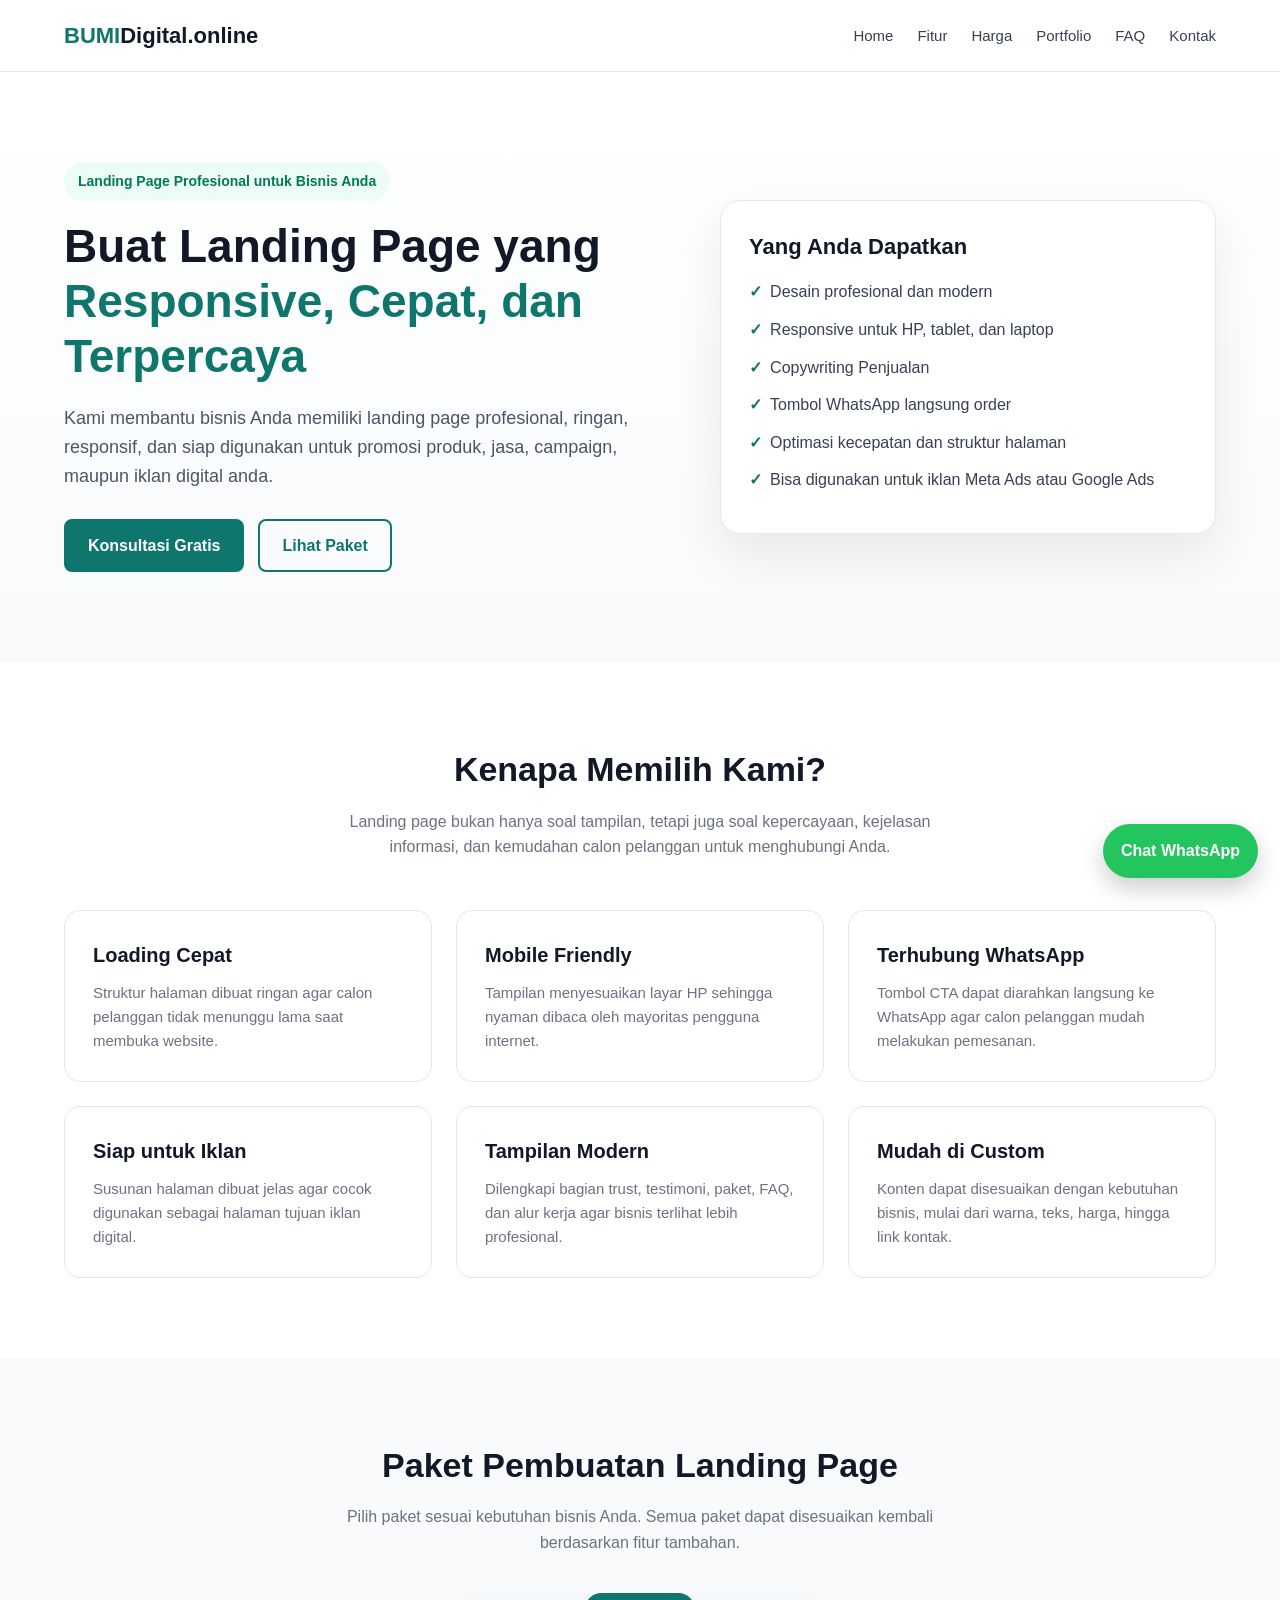
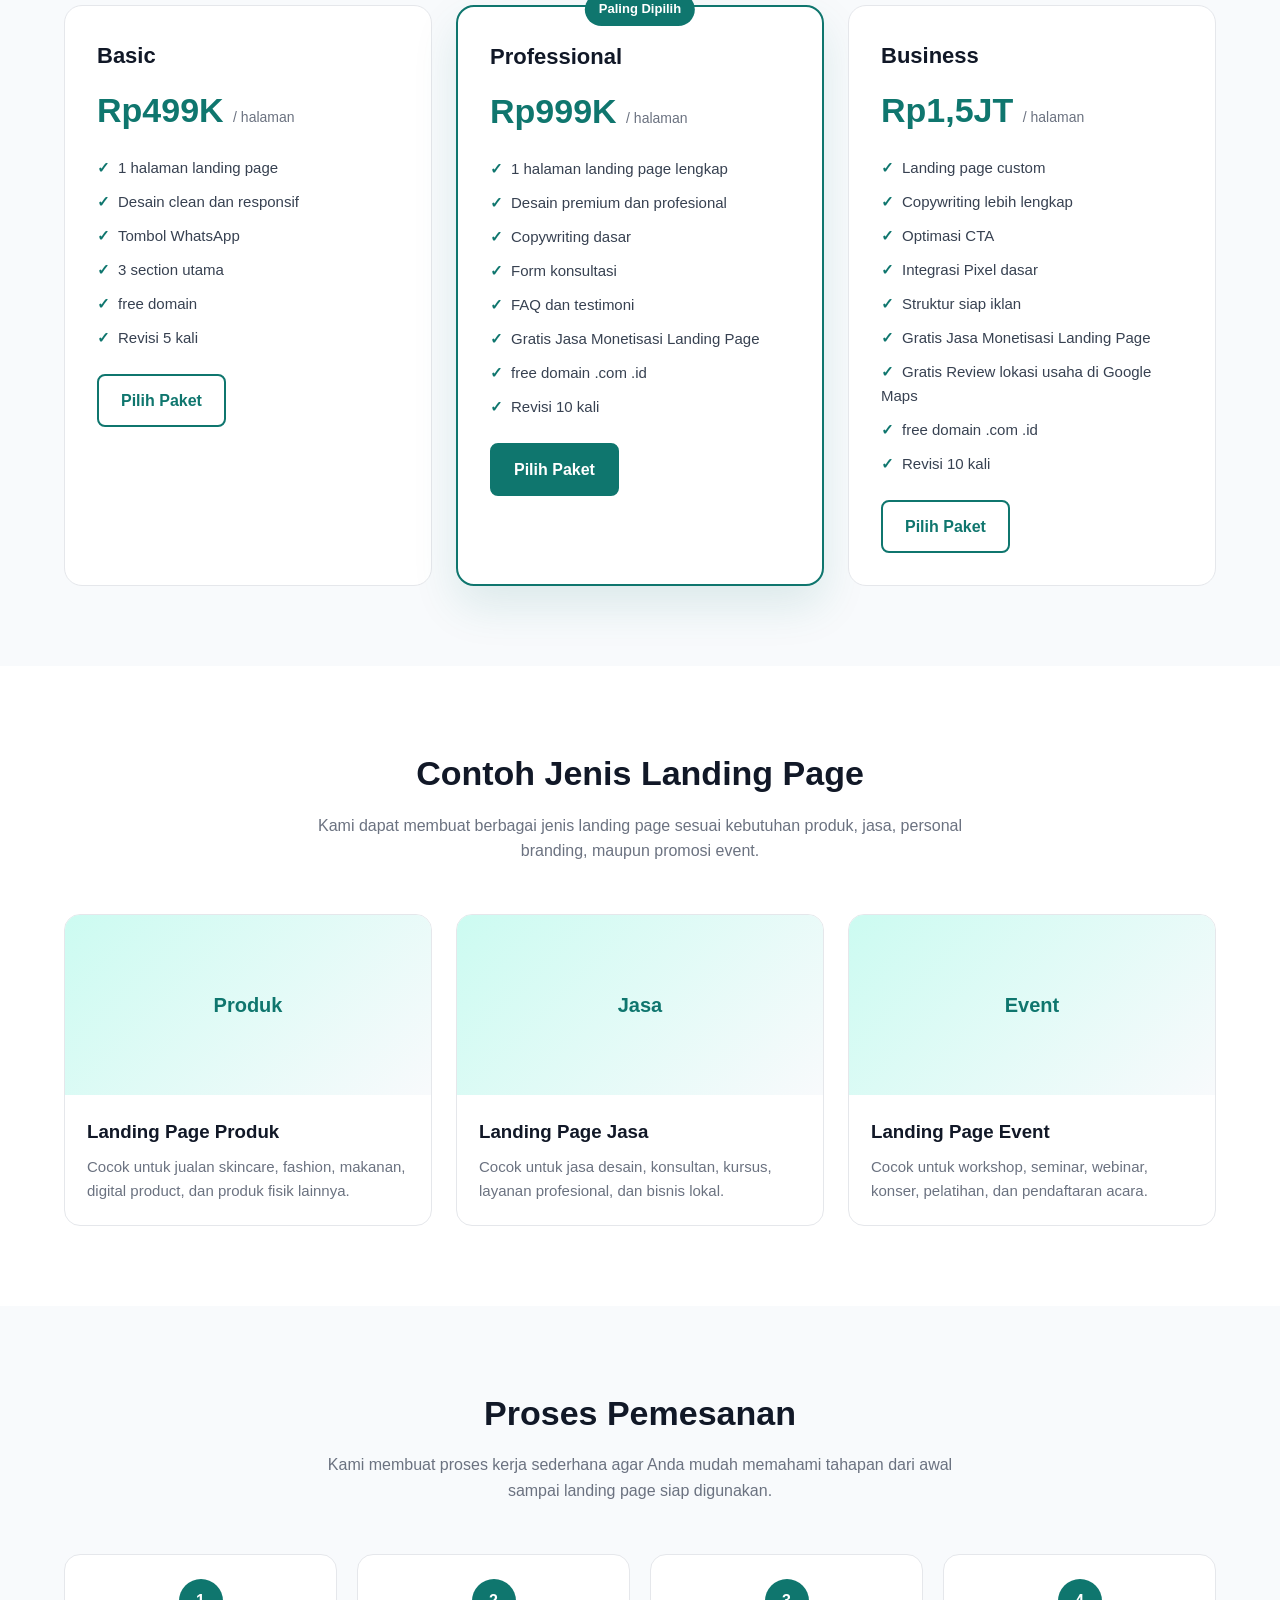
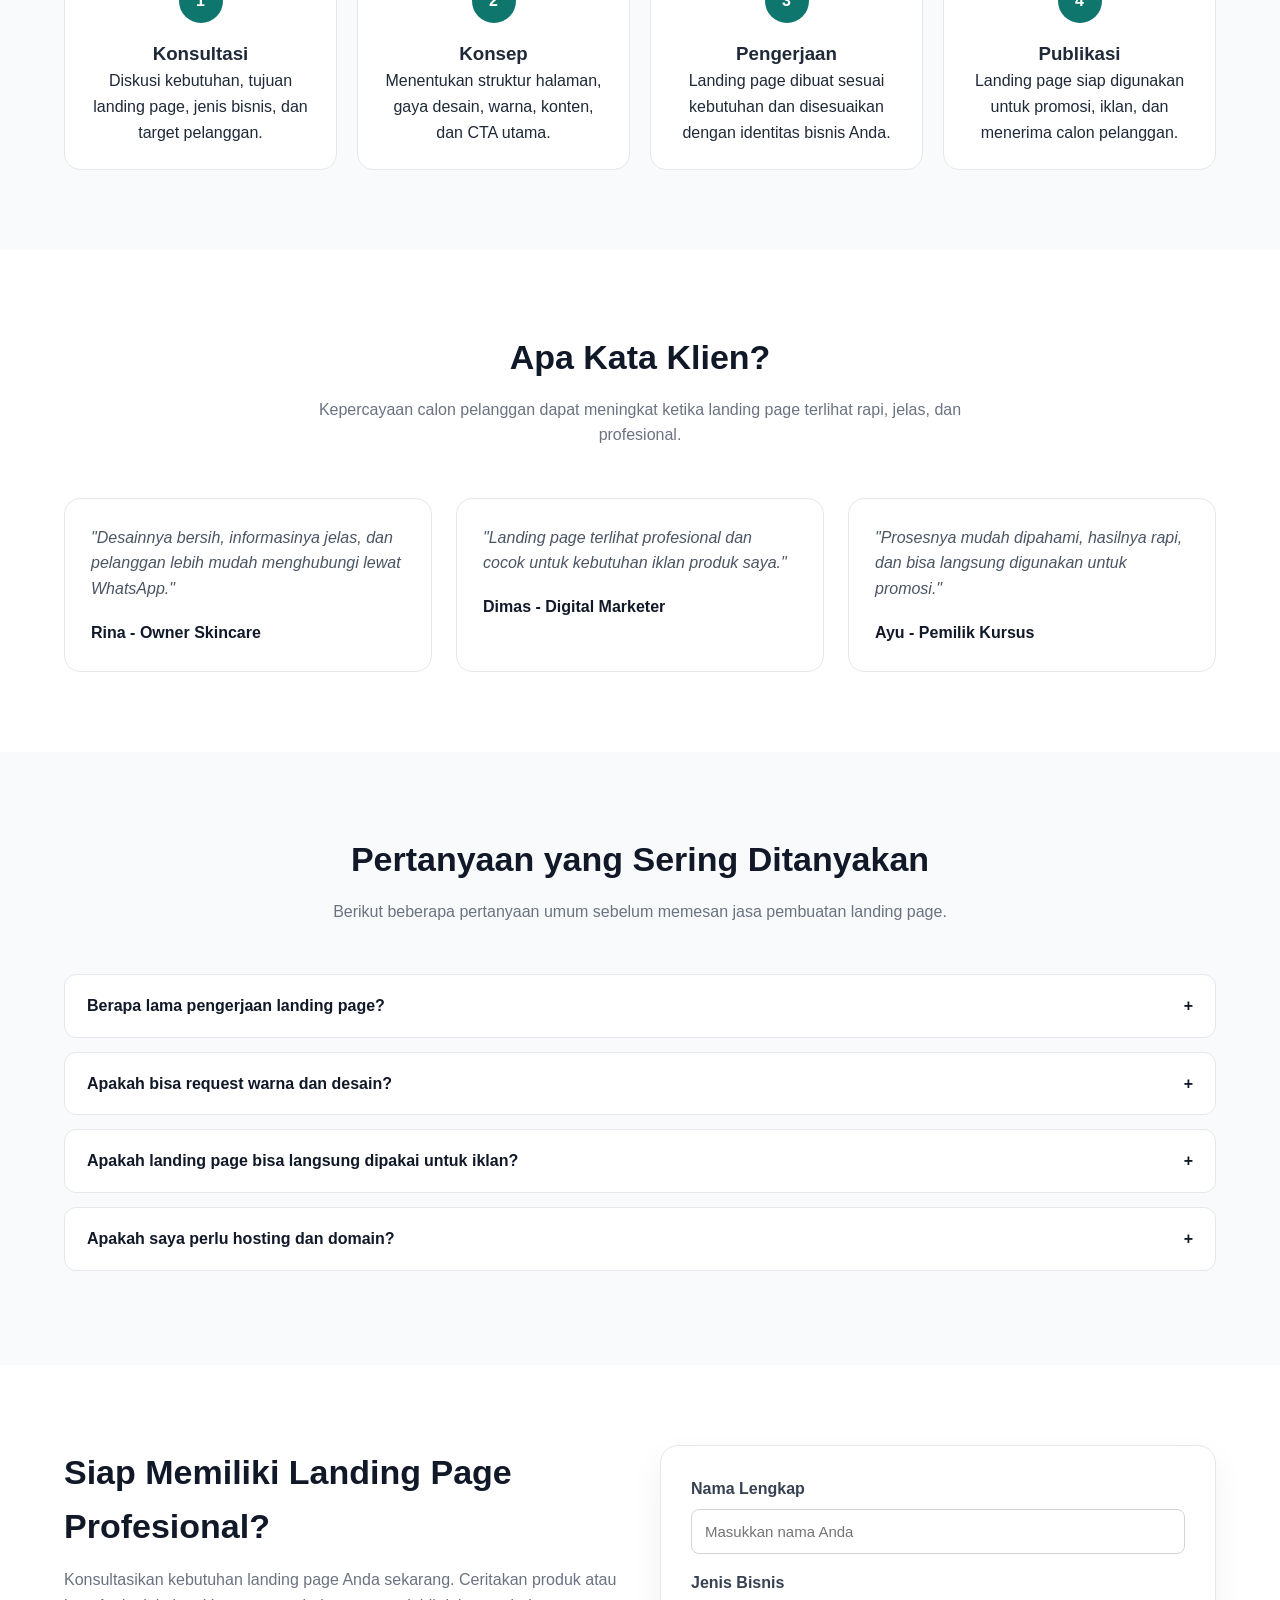
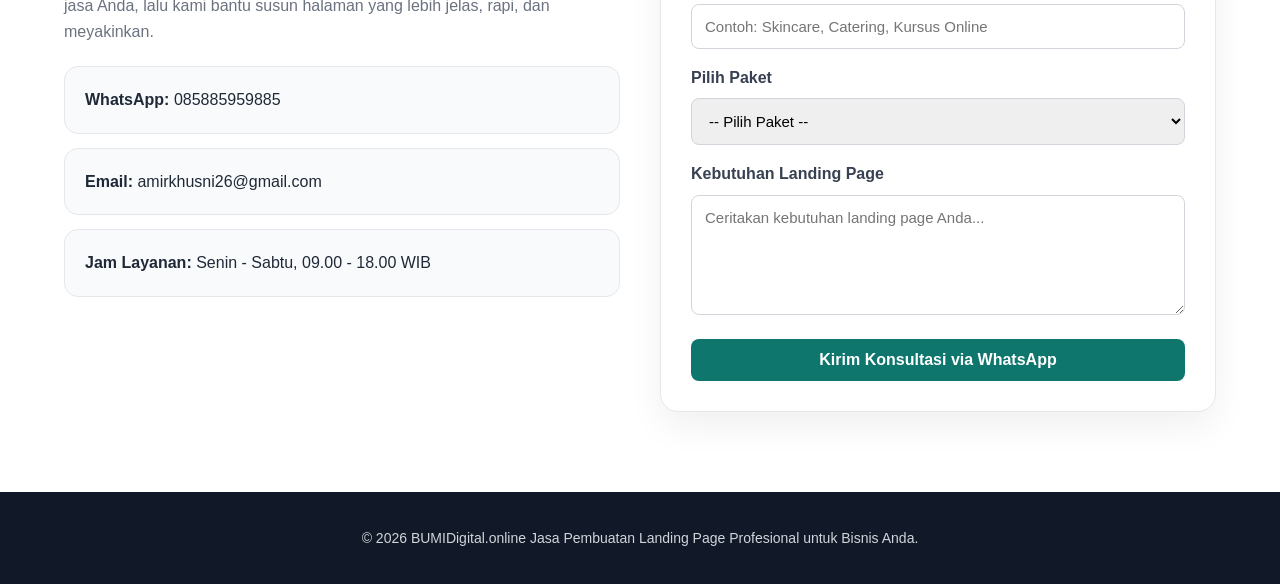
==== index.html @ 580280b6 "Update index.html" ====
<!DOCTYPE html> <!-- Menentukan bahwa dokumen ini menggunakan HTML5 -->
<html lang="id"> <!-- Membuka dokumen HTML dan menggunakan bahasa Indonesia -->

<head> <!-- Bagian head berisi pengaturan halaman -->
  <meta charset="UTF-8"> <!-- Mengatur karakter agar teks Indonesia terbaca dengan benar -->
  <meta name="viewport" content="width=device-width, initial-scale=1.0"> <!-- Membuat tampilan responsif di HP dan desktop -->
  <title>Jasa Pembuatan Landing Page Profesional</title> <!-- Judul halaman yang muncul di tab browser -->

  <style> /* Membuka bagian CSS untuk mengatur tampilan halaman */

    * { /* Mengatur semua elemen */
      margin: 0; /* Menghapus jarak luar bawaan browser */
      padding: 0; /* Menghapus jarak dalam bawaan browser */
      box-sizing: border-box; /* Membuat ukuran elemen lebih mudah dikontrol */
      font-family: Arial, sans-serif; /* Mengatur jenis huruf utama */
    }

    html { /* Mengatur elemen HTML */
      scroll-behavior: smooth; /* Membuat scroll ke section menjadi halus */
    }

    body { /* Mengatur seluruh badan halaman */
      background: #ffffff; /* Warna latar utama putih */
      color: #1f2937; /* Warna teks utama abu gelap */
      line-height: 1.6; /* Mengatur tinggi baris agar nyaman dibaca */
    }

    a { /* Mengatur semua link */
      text-decoration: none; /* Menghilangkan garis bawah link */
      color: inherit; /* Warna link mengikuti warna teks induknya */
    }

    .container { /* Membuat pembungkus konten */
      width: 90%; /* Lebar konten 90% dari layar */
      max-width: 1200px; /* Batas maksimal lebar konten */
      margin: auto; /* Membuat konten berada di tengah */
    }

    header { /* Mengatur bagian header */
      background: #ffffff; /* Warna header putih */
      border-bottom: 1px solid #e5e7eb; /* Garis tipis bawah header */
      position: sticky; /* Header tetap terlihat saat halaman discroll */
      top: 0; /* Posisi header menempel di atas */
      z-index: 1000; /* Memastikan header berada di atas elemen lain */
    }

    .navbar { /* Mengatur navigasi */
      display: flex; /* Membuat elemen sejajar horizontal */
      justify-content: space-between; /* Logo di kiri, menu di kanan */
      align-items: center; /* Menyelaraskan elemen secara vertikal */
      padding: 18px 0; /* Memberi jarak atas dan bawah */
    }

    .logo { /* Mengatur logo teks */
      font-size: 22px; /* Ukuran teks logo */
      font-weight: bold; /* Membuat logo tebal */
      color: #0f766e; /* Warna logo hijau profesional */
    }

    .logo span { /* Mengatur bagian tambahan pada logo */
      color: #111827; /* Warna teks span menjadi gelap */
    }

    .nav-menu { /* Mengatur daftar menu */
      display: flex; /* Membuat menu sejajar */
      gap: 24px; /* Memberi jarak antar menu */
      list-style: none; /* Menghilangkan bullet list */
    }

    .nav-menu a { /* Mengatur teks menu */
      font-size: 15px; /* Ukuran teks menu */
      color: #374151; /* Warna teks menu */
      font-weight: 500; /* Ketebalan sedang */
    }

    .nav-menu a:hover { /* Efek saat menu disentuh kursor */
      color: #0f766e; /* Warna berubah menjadi hijau */
    }

    .btn { /* Mengatur tombol umum */
      display: inline-block; /* Membuat tombol bisa diberi padding */
      padding: 12px 22px; /* Jarak dalam tombol */
      border-radius: 8px; /* Membuat sudut tombol melengkung */
      font-weight: bold; /* Teks tombol dibuat tebal */
      transition: 0.3s; /* Efek transisi halus */
      cursor: pointer; /* Kursor berubah menjadi tangan */
    }

    .btn-primary { /* Mengatur tombol utama */
      background: #0f766e; /* Warna tombol hijau */
      color: #ffffff; /* Warna teks tombol putih */
      border: 2px solid #0f766e; /* Border hijau */
    }

    .btn-primary:hover { /* Efek hover tombol utama */
      background: #115e59; /* Warna tombol menjadi lebih gelap */
      border-color: #115e59; /* Border ikut lebih gelap */
    }

    .btn-outline { /* Mengatur tombol outline */
      background: transparent; /* Latar tombol transparan */
      color: #0f766e; /* Warna teks hijau */
      border: 2px solid #0f766e; /* Border hijau */
    }

    .btn-outline:hover { /* Efek hover tombol outline */
      background: #0f766e; /* Latar menjadi hijau */
      color: #ffffff; /* Teks menjadi putih */
    }

    .hero { /* Mengatur section hero */
      padding: 90px 0; /* Jarak atas bawah hero */
      background: linear-gradient(180deg, #ffffff 0%, #f8fafc 100%); /* Gradasi putih ke abu sangat muda */
    }

    .hero-content { /* Mengatur isi hero */
      display: grid; /* Menggunakan grid layout */
      grid-template-columns: 1.1fr 0.9fr; /* Kolom kiri lebih besar dari kanan */
      align-items: center; /* Menyelaraskan item di tengah */
      gap: 50px; /* Jarak antar kolom */
    }

    .badge { /* Mengatur label kecil di hero */
      display: inline-block; /* Agar badge bisa diberi padding */
      background: #ecfdf5; /* Latar hijau sangat muda */
      color: #047857; /* Warna teks hijau */
      padding: 8px 14px; /* Jarak dalam badge */
      border-radius: 999px; /* Membuat bentuk badge oval */
      font-size: 14px; /* Ukuran teks badge */
      font-weight: bold; /* Teks badge tebal */
      margin-bottom: 18px; /* Jarak bawah badge */
    }

    .hero h1 { /* Mengatur judul utama */
      font-size: 46px; /* Ukuran judul besar */
      line-height: 1.2; /* Tinggi baris judul */
      color: #111827; /* Warna judul gelap */
      margin-bottom: 20px; /* Jarak bawah judul */
    }

    .hero h1 span { /* Mengatur kata penting pada judul */
      color: #0f766e; /* Warna hijau untuk penekanan */
    }

    .hero p { /* Mengatur paragraf hero */
      font-size: 18px; /* Ukuran teks paragraf */
      color: #4b5563; /* Warna abu sedang */
      margin-bottom: 28px; /* Jarak bawah paragraf */
    }

    .hero-buttons { /* Mengatur area tombol hero */
      display: flex; /* Membuat tombol sejajar */
      gap: 14px; /* Jarak antar tombol */
      flex-wrap: wrap; /* Tombol turun baris jika layar kecil */
    }

    .hero-card { /* Mengatur kartu di sisi kanan hero */
      background: #ffffff; /* Warna kartu putih */
      border: 1px solid #e5e7eb; /* Border abu muda */
      border-radius: 20px; /* Sudut kartu melengkung */
      padding: 28px; /* Jarak dalam kartu */
      box-shadow: 0 20px 50px rgba(0,0,0,0.08); /* Bayangan lembut */
    }

    .hero-card h3 { /* Judul dalam kartu hero */
      font-size: 22px; /* Ukuran judul kartu */
      margin-bottom: 15px; /* Jarak bawah judul */
      color: #111827; /* Warna teks gelap */
    }

    .check-list { /* Mengatur daftar checklist */
      list-style: none; /* Menghilangkan bullet bawaan */
    }

    .check-list li { /* Mengatur setiap item checklist */
      margin-bottom: 12px; /* Jarak antar item */
      color: #374151; /* Warna teks */
    }

    .check-list li::before { /* Menambahkan ikon centang sebelum item */
      content: "✓"; /* Isi ikon centang */
      color: #0f766e; /* Warna ikon hijau */
      font-weight: bold; /* Ikon dibuat tebal */
      margin-right: 8px; /* Jarak ikon dengan teks */
    }

    section { /* Mengatur semua section */
      padding: 80px 0; /* Jarak atas bawah setiap section */
    }

    .section-title { /* Mengatur judul section */
      text-align: center; /* Membuat judul rata tengah */
      margin-bottom: 50px; /* Jarak bawah judul */
    }

    .section-title h2 { /* Mengatur heading section */
      font-size: 34px; /* Ukuran heading */
      color: #111827; /* Warna heading gelap */
      margin-bottom: 12px; /* Jarak bawah heading */
    }

    .section-title p { /* Mengatur deskripsi section */
      color: #6b7280; /* Warna teks abu */
      font-size: 16px; /* Ukuran teks */
      max-width: 650px; /* Membatasi lebar teks */
      margin: auto; /* Membuat teks berada di tengah */
    }

    .features-grid { /* Mengatur grid fitur */
      display: grid; /* Menggunakan grid */
      grid-template-columns: repeat(3, 1fr); /* Membuat 3 kolom */
      gap: 24px; /* Jarak antar kartu */
    }

    .feature-card { /* Mengatur kartu fitur */
      background: #ffffff; /* Warna kartu putih */
      border: 1px solid #e5e7eb; /* Border abu muda */
      border-radius: 16px; /* Sudut kartu melengkung */
      padding: 28px; /* Jarak dalam kartu */
      transition: 0.3s; /* Efek transisi */
    }

    .feature-card:hover { /* Efek hover kartu fitur */
      transform: translateY(-6px); /* Kartu naik sedikit */
      box-shadow: 0 15px 35px rgba(0,0,0,0.08); /* Bayangan muncul */
    }

    .icon { /* Mengatur ikon fitur */
      width: 52px; /* Lebar ikon */
      height: 52px; /* Tinggi ikon */
      background: #ecfdf5; /* Latar ikon hijau muda */
      color: #0f766e; /* Warna ikon hijau */
      display: flex; /* Mengatur isi ikon */
      align-items: center; /* Tengah vertikal */
      justify-content: center; /* Tengah horizontal */
      border-radius: 12px; /* Sudut ikon melengkung */
      font-size: 24px; /* Ukuran ikon */
      margin-bottom: 18px; /* Jarak bawah ikon */
    }

    .feature-card h3 { /* Judul kartu fitur */
      font-size: 20px; /* Ukuran judul */
      margin-bottom: 10px; /* Jarak bawah judul */
      color: #111827; /* Warna teks gelap */
    }

    .feature-card p { /* Paragraf kartu fitur */
      color: #6b7280; /* Warna teks abu */
      font-size: 15px; /* Ukuran paragraf */
    }

    .pricing { /* Mengatur section harga */
      background: #f8fafc; /* Latar abu sangat muda */
    }

    .pricing-grid { /* Mengatur grid paket harga */
      display: grid; /* Menggunakan grid */
      grid-template-columns: repeat(3, 1fr); /* Membuat 3 kolom */
      gap: 24px; /* Jarak antar paket */
    }

    .price-card { /* Mengatur kartu harga */
      background: #ffffff; /* Warna kartu putih */
      border: 1px solid #e5e7eb; /* Border abu muda */
      border-radius: 18px; /* Sudut kartu melengkung */
      padding: 32px; /* Jarak dalam kartu */
      position: relative; /* Dibutuhkan untuk label populer */
    }

    .price-card.popular { /* Mengatur kartu paket populer */
      border: 2px solid #0f766e; /* Border hijau lebih tebal */
      box-shadow: 0 20px 45px rgba(15,118,110,0.12); /* Bayangan hijau lembut */
    }

    .popular-label { /* Mengatur label populer */
      position: absolute; /* Posisi label bebas dalam kartu */
      top: -14px; /* Label naik ke atas kartu */
      left: 50%; /* Posisi label ke tengah */
      transform: translateX(-50%); /* Menyempurnakan posisi tengah */
      background: #0f766e; /* Latar hijau */
      color: #ffffff; /* Teks putih */
      padding: 6px 14px; /* Jarak dalam label */
      border-radius: 999px; /* Label oval */
      font-size: 13px; /* Ukuran teks label */
      font-weight: bold; /* Teks label tebal */
    }

    .price-card h3 { /* Judul paket */
      font-size: 22px; /* Ukuran judul */
      margin-bottom: 10px; /* Jarak bawah judul */
      color: #111827; /* Warna teks gelap */
    }

    .price { /* Mengatur harga */
      font-size: 34px; /* Ukuran harga besar */
      font-weight: bold; /* Harga tebal */
      color: #0f766e; /* Warna harga hijau */
      margin-bottom: 18px; /* Jarak bawah harga */
    }

    .price span { /* Mengatur teks kecil pada harga */
      font-size: 14px; /* Ukuran teks kecil */
      color: #6b7280; /* Warna abu */
      font-weight: normal; /* Ketebalan normal */
    }

    .price-card ul { /* Mengatur daftar fitur paket */
      list-style: none; /* Menghilangkan bullet */
      margin-bottom: 24px; /* Jarak bawah daftar */
    }

    .price-card li { /* Mengatur item fitur paket */
      margin-bottom: 10px; /* Jarak antar item */
      color: #374151; /* Warna teks */
      font-size: 15px; /* Ukuran teks */
    }

    .price-card li::before { /* Menambahkan centang di fitur paket */
      content: "✓"; /* Ikon centang */
      color: #0f766e; /* Warna hijau */
      font-weight: bold; /* Ikon tebal */
      margin-right: 8px; /* Jarak ikon */
    }

    .portfolio-grid { /* Mengatur grid portofolio */
      display: grid; /* Menggunakan grid */
      grid-template-columns: repeat(3, 1fr); /* Membuat 3 kolom */
      gap: 24px; /* Jarak antar kartu */
    }

    .portfolio-card { /* Mengatur kartu portofolio */
      border: 1px solid #e5e7eb; /* Border abu muda */
      border-radius: 16px; /* Sudut melengkung */
      overflow: hidden; /* Memotong isi yang keluar */
      background: #ffffff; /* Warna kartu putih */
    }

    .portfolio-image { /* Mengatur area gambar portofolio */
      height: 180px; /* Tinggi area gambar */
      background: linear-gradient(135deg, #ccfbf1, #f8fafc); /* Latar contoh gambar */
      display: flex; /* Mengatur isi di tengah */
      align-items: center; /* Tengah vertikal */
      justify-content: center; /* Tengah horizontal */
      color: #0f766e; /* Warna teks */
      font-weight: bold; /* Teks tebal */
      font-size: 20px; /* Ukuran teks */
    }

    .portfolio-content { /* Mengatur isi kartu portofolio */
      padding: 22px; /* Jarak dalam isi */
    }

    .portfolio-content h3 { /* Judul portofolio */
      margin-bottom: 8px; /* Jarak bawah judul */
      color: #111827; /* Warna gelap */
    }

    .portfolio-content p { /* Deskripsi portofolio */
      color: #6b7280; /* Warna abu */
      font-size: 15px; /* Ukuran teks */
    }

    .process { /* Mengatur section proses */
      background: #f8fafc; /* Latar abu sangat muda */
    }

    .process-grid { /* Mengatur grid proses */
      display: grid; /* Menggunakan grid */
      grid-template-columns: repeat(4, 1fr); /* Membuat 4 kolom */
      gap: 20px; /* Jarak antar proses */
    }

    .process-card { /* Mengatur kartu proses */
      background: #ffffff; /* Latar putih */
      border: 1px solid #e5e7eb; /* Border abu muda */
      border-radius: 16px; /* Sudut melengkung */
      padding: 24px; /* Jarak dalam kartu */
      text-align: center; /* Teks rata tengah */
    }

    .number { /* Mengatur nomor proses */
      width: 44px; /* Lebar nomor */
      height: 44px; /* Tinggi nomor */
      background: #0f766e; /* Latar hijau */
      color: #ffffff; /* Teks putih */
      display: flex; /* Mengatur nomor di tengah */
      align-items: center; /* Tengah vertikal */
      justify-content: center; /* Tengah horizontal */
      border-radius: 50%; /* Membuat lingkaran */
      margin: 0 auto 16px; /* Tengah dan jarak bawah */
      font-weight: bold; /* Nomor tebal */
    }

    .testimonial-grid { /* Mengatur grid testimoni */
      display: grid; /* Menggunakan grid */
      grid-template-columns: repeat(3, 1fr); /* Membuat 3 kolom */
      gap: 24px; /* Jarak antar testimoni */
    }

    .testimonial-card { /* Mengatur kartu testimoni */
      background: #ffffff; /* Latar putih */
      border: 1px solid #e5e7eb; /* Border abu muda */
      border-radius: 16px; /* Sudut melengkung */
      padding: 26px; /* Jarak dalam kartu */
    }

    .testimonial-card p { /* Mengatur isi testimoni */
      color: #4b5563; /* Warna abu */
      margin-bottom: 18px; /* Jarak bawah */
      font-style: italic; /* Membuat testimoni miring */
    }

    .client { /* Mengatur nama klien */
      font-weight: bold; /* Teks tebal */
      color: #111827; /* Warna gelap */
    }

    .faq { /* Mengatur section FAQ */
      background: #f8fafc; /* Latar abu muda */
    }

    .faq-item { /* Mengatur setiap item FAQ */
      background: #ffffff; /* Latar putih */
      border: 1px solid #e5e7eb; /* Border abu muda */
      border-radius: 12px; /* Sudut melengkung */
      margin-bottom: 14px; /* Jarak antar FAQ */
      overflow: hidden; /* Menyembunyikan isi yang keluar */
    }

    .faq-question { /* Mengatur pertanyaan FAQ */
      padding: 18px 22px; /* Jarak dalam pertanyaan */
      display: flex; /* Membuat teks dan ikon sejajar */
      justify-content: space-between; /* Teks kiri, ikon kanan */
      cursor: pointer; /* Kursor tangan */
      font-weight: bold; /* Teks tebal */
      color: #111827; /* Warna gelap */
    }

    .faq-answer { /* Mengatur jawaban FAQ */
      display: none; /* Jawaban disembunyikan awalnya */
      padding: 0 22px 18px; /* Jarak dalam jawaban */
      color: #6b7280; /* Warna abu */
      font-size: 15px; /* Ukuran teks */
    }

    .faq-item.active .faq-answer { /* Mengatur jawaban saat FAQ aktif */
      display: block; /* Menampilkan jawaban */
    }

    .contact-content { /* Mengatur area kontak */
      display: grid; /* Menggunakan grid */
      grid-template-columns: 1fr 1fr; /* Membuat dua kolom */
      gap: 40px; /* Jarak antar kolom */
      align-items: start; /* Menyelaraskan ke atas */
    }

    .contact-info h2 { /* Judul kontak */
      font-size: 34px; /* Ukuran judul */
      margin-bottom: 14px; /* Jarak bawah */
      color: #111827; /* Warna gelap */
    }

    .contact-info p { /* Paragraf kontak */
      color: #6b7280; /* Warna abu */
      margin-bottom: 22px; /* Jarak bawah */
    }

    .contact-box { /* Kotak informasi kontak */
      background: #f8fafc; /* Latar abu muda */
      padding: 20px; /* Jarak dalam */
      border-radius: 14px; /* Sudut melengkung */
      margin-bottom: 14px; /* Jarak bawah */
      border: 1px solid #e5e7eb; /* Border abu */
    }

    form { /* Mengatur form */
      background: #ffffff; /* Latar putih */
      border: 1px solid #e5e7eb; /* Border abu muda */
      border-radius: 18px; /* Sudut melengkung */
      padding: 30px; /* Jarak dalam form */
      box-shadow: 0 15px 35px rgba(0,0,0,0.06); /* Bayangan lembut */
    }

    .form-group { /* Mengatur grup input */
      margin-bottom: 16px; /* Jarak antar input */
    }

    label { /* Mengatur label input */
      display: block; /* Label berada di atas input */
      margin-bottom: 8px; /* Jarak label ke input */
      font-weight: bold; /* Label tebal */
      color: #374151; /* Warna label */
    }

    input, select, textarea { /* Mengatur semua input */
      width: 100%; /* Lebar input penuh */
      padding: 13px; /* Jarak dalam input */
      border: 1px solid #d1d5db; /* Border abu */
      border-radius: 8px; /* Sudut input melengkung */
      font-size: 15px; /* Ukuran teks input */
      outline: none; /* Menghilangkan outline bawaan */
    }

    input:focus, select:focus, textarea:focus { /* Efek saat input dipilih */
      border-color: #0f766e; /* Border menjadi hijau */
    }

    textarea { /* Mengatur textarea */
      min-height: 120px; /* Tinggi minimal textarea */
      resize: vertical; /* Hanya bisa diubah tinggi */
    }

    .submit-btn { /* Mengatur tombol submit */
      width: 100%; /* Tombol selebar form */
      border: none; /* Menghilangkan border bawaan */
      font-size: 16px; /* Ukuran teks tombol */
    }

    footer { /* Mengatur footer */
      background: #111827; /* Latar footer gelap */
      color: #ffffff; /* Warna teks putih */
      padding: 35px 0; /* Jarak atas bawah footer */
      text-align: center; /* Teks rata tengah */
    }

    footer p { /* Mengatur paragraf footer */
      color: #d1d5db; /* Warna abu terang */
      font-size: 14px; /* Ukuran teks */
    }

    .whatsapp-float { /* Mengatur tombol WhatsApp melayang */
      position: fixed; /* Posisi tetap di layar */
      right: 22px; /* Jarak dari kanan */
      bottom: 22px; /* Jarak dari bawah */
      background: #22c55e; /* Warna hijau WhatsApp */
      color: #ffffff; /* Warna teks putih */
      padding: 14px 18px; /* Jarak dalam tombol */
      border-radius: 999px; /* Bentuk oval */
      font-weight: bold; /* Teks tebal */
      box-shadow: 0 10px 25px rgba(0,0,0,0.2); /* Bayangan tombol */
      z-index: 1000; /* Tombol berada di atas elemen lain */
    }

    .mobile-toggle { /* Mengatur tombol menu mobile */
      display: none; /* Disembunyikan di desktop */
      font-size: 28px; /* Ukuran ikon menu */
      cursor: pointer; /* Kursor tangan */
    }

    @media (max-width: 900px) { /* Pengaturan untuk layar tablet dan HP */

      .hero-content, /* Hero menjadi satu kolom */
      .contact-content { /* Kontak menjadi satu kolom */
        grid-template-columns: 1fr; /* Satu kolom */
      }

      .features-grid, /* Fitur menjadi dua kolom */
      .pricing-grid, /* Harga menjadi dua kolom */
      .portfolio-grid, /* Portofolio menjadi dua kolom */
      .testimonial-grid { /* Testimoni menjadi dua kolom */
        grid-template-columns: repeat(2, 1fr); /* Dua kolom */
      }

      .process-grid { /* Proses menjadi dua kolom */
        grid-template-columns: repeat(2, 1fr); /* Dua kolom */
      }

      .hero h1 { /* Ukuran judul hero di tablet */
        font-size: 36px; /* Judul lebih kecil */
      }
    }

    @media (max-width: 600px) { /* Pengaturan untuk layar HP kecil */

      .mobile-toggle { /* Menampilkan tombol menu mobile */
        display: block; /* Tombol menu tampil */
      }

      .nav-menu { /* Mengatur menu mobile */
        display: none; /* Menu disembunyikan awalnya */
        position: absolute; /* Posisi menu bebas */
        top: 70px; /* Posisi menu di bawah header */
        left: 0; /* Menempel kiri */
        width: 100%; /* Lebar menu penuh */
        background: #ffffff; /* Latar putih */
        flex-direction: column; /* Menu tersusun vertikal */
        padding: 20px; /* Jarak dalam menu */
        border-bottom: 1px solid #e5e7eb; /* Garis bawah */
      }

      .nav-menu.active { /* Mengatur menu saat aktif */
        display: flex; /* Menu ditampilkan */
      }

      .features-grid, /* Fitur satu kolom */
      .pricing-grid, /* Harga satu kolom */
      .portfolio-grid, /* Portofolio satu kolom */
      .testimonial-grid, /* Testimoni satu kolom */
      .process-grid { /* Proses satu kolom */
        grid-template-columns: 1fr; /* Satu kolom */
      }

      .hero { /* Mengatur hero di HP */
        padding: 60px 0; /* Jarak hero lebih kecil */
      }

      .hero h1 { /* Judul hero di HP */
        font-size: 32px; /* Ukuran judul lebih kecil */
      }

      .hero p { /* Paragraf hero di HP */
        font-size: 16px; /* Ukuran paragraf lebih kecil */
      }

      section { /* Section di HP */
        padding: 60px 0; /* Jarak section lebih kecil */
      }
    }

  </style> <!-- Menutup bagian CSS -->
</head> <!-- Menutup head -->

<body> <!-- Membuka isi halaman -->

  <header> <!-- Membuka header -->
    <div class="container navbar"> <!-- Container navbar -->
      <div class="logo">BUMI<span>Digital.online</span></div> <!-- Logo brand landing page -->
      <div class="mobile-toggle" onclick="toggleMenu()">☰</div> <!-- Tombol menu untuk HP -->
      <ul class="nav-menu" id="navMenu"> <!-- Daftar menu navigasi -->
        <li><a href="#home">Home</a></li> <!-- Menu menuju hero -->
        <li><a href="#fitur">Fitur</a></li> <!-- Menu menuju fitur -->
        <li><a href="#harga">Harga</a></li> <!-- Menu menuju harga -->
        <li><a href="#portfolio">Portfolio</a></li> <!-- Menu menuju portfolio -->
        <li><a href="#faq">FAQ</a></li> <!-- Menu menuju FAQ -->
        <li><a href="#kontak">Kontak</a></li> <!-- Menu menuju kontak -->
      </ul> <!-- Menutup daftar menu -->
    </div> <!-- Menutup container navbar -->
  </header> <!-- Menutup header -->

  <section class="hero" id="home"> <!-- Membuka section hero -->
    <div class="container hero-content"> <!-- Container isi hero -->
      <div> <!-- Kolom kiri hero -->
        <div class="badge">Landing Page Profesional untuk Bisnis Anda</div> <!-- Badge promosi -->
        <h1>Buat Landing Page yang <span>Responsive, Cepat, dan Terpercaya</span></h1> <!-- Judul utama -->
        <p>Kami membantu bisnis Anda memiliki landing page profesional, ringan, responsif, dan siap digunakan untuk promosi produk, jasa, campaign, 
		maupun iklan digital anda.</p> <!-- Deskripsi hero -->
        <div class="hero-buttons"> <!-- Area tombol hero -->
          <a href="#kontak" class="btn btn-primary">Konsultasi Gratis</a> <!-- Tombol menuju kontak -->
          <a href="#harga" class="btn btn-outline">Lihat Paket</a> <!-- Tombol menuju harga -->
        </div> <!-- Menutup tombol hero -->
      </div> <!-- Menutup kolom kiri hero -->

      <div class="hero-card"> <!-- Kolom kanan berupa kartu -->
        <h3>Yang Anda Dapatkan</h3> <!-- Judul kartu -->
        <ul class="check-list"> <!-- Daftar checklist -->
          <li>Desain profesional dan modern</li> <!-- Fitur 1 -->
          <li>Responsive untuk HP, tablet, dan laptop</li> <!-- Fitur 2 -->
          <li>Copywriting Penjualan</li> <!-- Fitur 3 -->
          <li>Tombol WhatsApp langsung order</li> <!-- Fitur 4 -->
          <li>Optimasi kecepatan dan struktur halaman</li> <!-- Fitur 5 -->
          <li>Bisa digunakan untuk iklan Meta Ads atau Google Ads</li> <!-- Fitur 6 -->
        </ul> <!-- Menutup checklist -->
      </div> <!-- Menutup kartu hero -->
    </div> <!-- Menutup container hero -->
  </section> <!-- Menutup section hero -->

  <section id="fitur"> <!-- Membuka section fitur -->
    <div class="container"> <!-- Container fitur -->
      <div class="section-title"> <!-- Judul section -->
        <h2>Kenapa Memilih Kami?</h2> <!-- Heading fitur -->
        <p>Landing page bukan hanya soal tampilan, tetapi juga soal kepercayaan, kejelasan informasi, dan kemudahan calon pelanggan untuk menghubungi Anda.</p> <!-- Deskripsi fitur -->
      </div> <!-- Menutup judul section -->

      <div class="features-grid"> <!-- Grid fitur -->
        <div class="feature-card"> <!-- Kartu fitur 1 -->
          
          <h3>Loading Cepat</h3> <!-- Judul fitur -->
          <p>Struktur halaman dibuat ringan agar calon pelanggan tidak menunggu lama saat membuka website.</p> <!-- Deskripsi fitur -->
        </div> <!-- Menutup kartu fitur 1 -->

        <div class="feature-card"> <!-- Kartu fitur 2 -->
          
          <h3>Mobile Friendly</h3> <!-- Judul fitur -->
          <p>Tampilan menyesuaikan layar HP sehingga nyaman dibaca oleh mayoritas pengguna internet.</p> <!-- Deskripsi fitur -->
        </div> <!-- Menutup kartu fitur 2 -->

        <div class="feature-card"> <!-- Kartu fitur 3 -->
          
          <h3>Terhubung WhatsApp</h3> <!-- Judul fitur -->
          <p>Tombol CTA dapat diarahkan langsung ke WhatsApp agar calon pelanggan mudah melakukan pemesanan.</p> <!-- Deskripsi fitur -->
        </div> <!-- Menutup kartu fitur 3 -->

        <div class="feature-card"> <!-- Kartu fitur 4 -->
          
          <h3>Siap untuk Iklan</h3> <!-- Judul fitur -->
          <p>Susunan halaman dibuat jelas agar cocok digunakan sebagai halaman tujuan iklan digital.</p> <!-- Deskripsi fitur -->
        </div> <!-- Menutup kartu fitur 4 -->

        <div class="feature-card"> <!-- Kartu fitur 5 -->
          
          <h3>Tampilan Modern</h3> <!-- Judul fitur -->
          <p>Dilengkapi bagian trust, testimoni, paket, FAQ, dan alur kerja agar bisnis terlihat lebih profesional.</p> <!-- Deskripsi fitur -->
        </div> <!-- Menutup kartu fitur 5 -->

        <div class="feature-card"> <!-- Kartu fitur 6 -->
          
          <h3>Mudah di Custom</h3> <!-- Judul fitur -->
          <p>Konten dapat disesuaikan dengan kebutuhan bisnis, mulai dari warna, teks, harga, hingga link kontak.</p> <!-- Deskripsi fitur -->
        </div> <!-- Menutup kartu fitur 6 -->
      </div> <!-- Menutup grid fitur -->
    </div> <!-- Menutup container fitur -->
  </section> <!-- Menutup section fitur -->

  <section class="pricing" id="harga"> <!-- Membuka section harga -->
    <div class="container"> <!-- Container harga -->
      <div class="section-title"> <!-- Judul section harga -->
        <h2>Paket Pembuatan Landing Page</h2> <!-- Heading harga -->
        <p>Pilih paket sesuai kebutuhan bisnis Anda. Semua paket dapat disesuaikan kembali berdasarkan fitur tambahan.</p> <!-- Deskripsi harga -->
      </div> <!-- Menutup judul harga -->

      <div class="pricing-grid"> <!-- Grid paket harga -->
        <div class="price-card"> <!-- Kartu paket basic -->
          <h3>Basic</h3> <!-- Nama paket -->
          <div class="price">Rp499K <span>/ halaman</span></div> <!-- Harga paket -->
          <ul> <!-- Daftar fitur paket -->
            <li>1 halaman landing page</li> <!-- Fitur paket -->
            <li>Desain clean dan responsif</li> <!-- Fitur paket -->
            <li>Tombol WhatsApp</li> <!-- Fitur paket -->
            <li>3 section utama</li> <!-- Fitur paket -->
			<li>free domain</li> <!-- Fitur paket -->
            <li>Revisi 5 kali</li> <!-- Fitur paket -->
          </ul> <!-- Menutup fitur paket -->
          <a href="#kontak" class="btn btn-outline">Pilih Paket</a> <!-- Tombol pilih paket -->
        </div> <!-- Menutup kartu basic -->

        <div class="price-card popular"> <!-- Kartu paket profesional -->
          <div class="popular-label">Paling Dipilih</div> <!-- Label paket populer -->
          <h3>Professional</h3> <!-- Nama paket -->
          <div class="price">Rp999K <span>/ halaman</span></div> <!-- Harga paket -->
          <ul> <!-- Daftar fitur paket -->
            <li>1 halaman landing page lengkap</li> <!-- Fitur paket -->
            <li>Desain premium dan profesional</li> <!-- Fitur paket -->
            <li>Copywriting dasar</li> <!-- Fitur paket -->
            <li>Form konsultasi</li> <!-- Fitur paket -->
            <li>FAQ dan testimoni</li> <!-- Fitur paket -->
			<li>Gratis Jasa Monetisasi Landing Page</li> <!-- Fitur paket -->
			<li>free domain .com .id</li> <!-- Fitur paket -->
            <li>Revisi 10 kali</li> <!-- Fitur paket -->
          </ul> <!-- Menutup fitur paket -->
          <a href="#kontak" class="btn btn-primary">Pilih Paket</a> <!-- Tombol pilih paket -->
        </div> <!-- Menutup kartu professional -->

        <div class="price-card"> <!-- Kartu paket bisnis -->
          <h3>Business</h3> <!-- Nama paket -->
          <div class="price">Rp1,5JT <span>/ halaman</span></div> <!-- Harga paket -->
          <ul> <!-- Daftar fitur paket -->
            <li>Landing page custom</li> <!-- Fitur paket -->
            <li>Copywriting lebih lengkap</li> <!-- Fitur paket -->
            <li>Optimasi CTA</li> <!-- Fitur paket -->
            <li>Integrasi Pixel dasar</li> <!-- Fitur paket -->
            <li>Struktur siap iklan</li> <!-- Fitur paket -->
			<li>Gratis Jasa Monetisasi Landing Page</li> <!-- Fitur paket -->
			<li>Gratis Review lokasi usaha di Google Maps</li> <!-- Fitur paket -->
			<li>free domain .com .id</li> <!-- Fitur paket -->
            <li>Revisi 10 kali</li> <!-- Fitur paket -->
          </ul> <!-- Menutup fitur paket -->
          <a href="#kontak" class="btn btn-outline">Pilih Paket</a> <!-- Tombol pilih paket -->
        </div> <!-- Menutup kartu bisnis -->
      </div> <!-- Menutup grid harga -->
    </div> <!-- Menutup container harga -->
  </section> <!-- Menutup section harga -->

  <section id="portfolio"> <!-- Membuka section portfolio -->
    <div class="container"> <!-- Container portfolio -->
      <div class="section-title"> <!-- Judul section portfolio -->
        <h2>Contoh Jenis Landing Page</h2> <!-- Heading portfolio -->
        <p>Kami dapat membuat berbagai jenis landing page sesuai kebutuhan produk, jasa, personal branding, maupun promosi event.</p> <!-- Deskripsi portfolio -->
      </div> <!-- Menutup judul portfolio -->

      <div class="portfolio-grid"> <!-- Grid portfolio -->
        <div class="portfolio-card"> <!-- Kartu portfolio 1 -->
          <div class="portfolio-image">Produk</div> <!-- Area gambar portfolio -->
          <div class="portfolio-content"> <!-- Isi portfolio -->
            <h3>Landing Page Produk</h3> <!-- Judul portfolio -->
            <p>Cocok untuk jualan skincare, fashion, makanan, digital product, dan produk fisik lainnya.</p> <!-- Deskripsi portfolio -->
          </div> <!-- Menutup isi portfolio -->
        </div> <!-- Menutup kartu portfolio 1 -->

        <div class="portfolio-card"> <!-- Kartu portfolio 2 -->
          <div class="portfolio-image">Jasa</div> <!-- Area gambar portfolio -->
          <div class="portfolio-content"> <!-- Isi portfolio -->
            <h3>Landing Page Jasa</h3> <!-- Judul portfolio -->
            <p>Cocok untuk jasa desain, konsultan, kursus, layanan profesional, dan bisnis lokal.</p> <!-- Deskripsi portfolio -->
          </div> <!-- Menutup isi portfolio -->
        </div> <!-- Menutup kartu portfolio 2 -->

        <div class="portfolio-card"> <!-- Kartu portfolio 3 -->
          <div class="portfolio-image">Event</div> <!-- Area gambar portfolio -->
          <div class="portfolio-content"> <!-- Isi portfolio -->
            <h3>Landing Page Event</h3> <!-- Judul portfolio -->
            <p>Cocok untuk workshop, seminar, webinar, konser, pelatihan, dan pendaftaran acara.</p> <!-- Deskripsi portfolio -->
          </div> <!-- Menutup isi portfolio -->
        </div> <!-- Menutup kartu portfolio 3 -->
      </div> <!-- Menutup grid portfolio -->
    </div> <!-- Menutup container portfolio -->
  </section> <!-- Menutup section portfolio -->

  <section class="process"> <!-- Membuka section proses -->
    <div class="container"> <!-- Container proses -->
      <div class="section-title"> <!-- Judul section proses -->
        <h2>Proses Pemesanan</h2> <!-- Heading proses -->
        <p>Kami membuat proses kerja sederhana agar Anda mudah memahami tahapan dari awal sampai landing page siap digunakan.</p> <!-- Deskripsi proses -->
      </div> <!-- Menutup judul proses -->

      <div class="process-grid"> <!-- Grid proses -->
        <div class="process-card"> <!-- Kartu proses 1 -->
          <div class="number">1</div> <!-- Nomor proses -->
          <h3>Konsultasi</h3> <!-- Judul proses -->
          <p>Diskusi kebutuhan, tujuan landing page, jenis bisnis, dan target pelanggan.</p> <!-- Deskripsi proses -->
        </div> <!-- Menutup proses 1 -->

        <div class="process-card"> <!-- Kartu proses 2 -->
          <div class="number">2</div> <!-- Nomor proses -->
          <h3>Konsep</h3> <!-- Judul proses -->
          <p>Menentukan struktur halaman, gaya desain, warna, konten, dan CTA utama.</p> <!-- Deskripsi proses -->
        </div> <!-- Menutup proses 2 -->

        <div class="process-card"> <!-- Kartu proses 3 -->
          <div class="number">3</div> <!-- Nomor proses -->
          <h3>Pengerjaan</h3> <!-- Judul proses -->
          <p>Landing page dibuat sesuai kebutuhan dan disesuaikan dengan identitas bisnis Anda.</p> <!-- Deskripsi proses -->
        </div> <!-- Menutup proses 3 -->

        <div class="process-card"> <!-- Kartu proses 4 -->
          <div class="number">4</div> <!-- Nomor proses -->
          <h3>Publikasi</h3> <!-- Judul proses -->
          <p>Landing page siap digunakan untuk promosi, iklan, dan menerima calon pelanggan.</p> <!-- Deskripsi proses -->
        </div> <!-- Menutup proses 4 -->
      </div> <!-- Menutup grid proses -->
    </div> <!-- Menutup container proses -->
  </section> <!-- Menutup section proses -->

  <section> <!-- Membuka section testimoni -->
    <div class="container"> <!-- Container testimoni -->
      <div class="section-title"> <!-- Judul testimoni -->
        <h2>Apa Kata Klien?</h2> <!-- Heading testimoni -->
        <p>Kepercayaan calon pelanggan dapat meningkat ketika landing page terlihat rapi, jelas, dan profesional.</p> <!-- Deskripsi testimoni -->
      </div> <!-- Menutup judul testimoni -->

      <div class="testimonial-grid"> <!-- Grid testimoni -->
        <div class="testimonial-card"> <!-- Kartu testimoni 1 -->
          <p>"Desainnya bersih, informasinya jelas, dan pelanggan lebih mudah menghubungi lewat WhatsApp."</p> <!-- Isi testimoni -->
          <div class="client">Rina - Owner Skincare</div> <!-- Nama klien -->
        </div> <!-- Menutup testimoni 1 -->

        <div class="testimonial-card"> <!-- Kartu testimoni 2 -->
          <p>"Landing page terlihat profesional dan cocok untuk kebutuhan iklan produk saya."</p> <!-- Isi testimoni -->
          <div class="client">Dimas - Digital Marketer</div> <!-- Nama klien -->
        </div> <!-- Menutup testimoni 2 -->

        <div class="testimonial-card"> <!-- Kartu testimoni 3 -->
          <p>"Prosesnya mudah dipahami, hasilnya rapi, dan bisa langsung digunakan untuk promosi."</p> <!-- Isi testimoni -->
          <div class="client">Ayu - Pemilik Kursus</div> <!-- Nama klien -->
        </div> <!-- Menutup testimoni 3 -->
      </div> <!-- Menutup grid testimoni -->
    </div> <!-- Menutup container testimoni -->
  </section> <!-- Menutup section testimoni -->

  <section class="faq" id="faq"> <!-- Membuka section FAQ -->
    <div class="container"> <!-- Container FAQ -->
      <div class="section-title"> <!-- Judul FAQ -->
        <h2>Pertanyaan yang Sering Ditanyakan</h2> <!-- Heading FAQ -->
        <p>Berikut beberapa pertanyaan umum sebelum memesan jasa pembuatan landing page.</p> <!-- Deskripsi FAQ -->
      </div> <!-- Menutup judul FAQ -->

      <div class="faq-item"> <!-- FAQ item 1 -->
        <div class="faq-question" onclick="toggleFaq(this)">Berapa lama pengerjaan landing page? <span>+</span></div> <!-- Pertanyaan FAQ -->
        <div class="faq-answer">Estimasi pengerjaan biasanya 2–5 hari kerja, tergantung tingkat kesulitan desain dan kelengkapan materi dari klien.</div> <!-- Jawaban FAQ -->
      </div> <!-- Menutup FAQ item 1 -->

      <div class="faq-item"> <!-- FAQ item 2 -->
        <div class="faq-question" onclick="toggleFaq(this)">Apakah bisa request warna dan desain? <span>+</span></div> <!-- Pertanyaan FAQ -->
        <div class="faq-answer">Bisa. Warna, gaya desain, teks, gambar, dan struktur halaman dapat disesuaikan dengan branding bisnis Anda.</div> <!-- Jawaban FAQ -->
      </div> <!-- Menutup FAQ item 2 -->

      <div class="faq-item"> <!-- FAQ item 3 -->
        <div class="faq-question" onclick="toggleFaq(this)">Apakah landing page bisa langsung dipakai untuk iklan? <span>+</span></div> <!-- Pertanyaan FAQ -->
        <div class="faq-answer">Bisa. Landing page disusun dengan struktur yang jelas agar cocok digunakan sebagai halaman tujuan iklan digital.</div> <!-- Jawaban FAQ -->
      </div> <!-- Menutup FAQ item 3 -->

      <div class="faq-item"> <!-- FAQ item 4 -->
        <div class="faq-question" onclick="toggleFaq(this)">Apakah saya perlu hosting dan domain? <span>+</span></div> <!-- Pertanyaan FAQ -->
        <div class="faq-answer">Jika ingin landing page online dengan alamat website sendiri, Anda memerlukan domain dan hosting. 
		Kami menyediakan hosting dan nama domain sesuai ketersediaan (nama domain sebuah website tidak boleh sama, sehingga jika sudah di pakai orang lain
		kita harus melakukan penyesuaian sesuai ketersediaan nama domain penyedia layanan).</div> <!-- Jawaban FAQ -->
      </div> <!-- Menutup FAQ item 4 -->
    </div> <!-- Menutup container FAQ -->
  </section> <!-- Menutup section FAQ -->

  <section id="kontak"> <!-- Membuka section kontak -->
    <div class="container contact-content"> <!-- Container kontak -->
      <div class="contact-info"> <!-- Kolom informasi kontak -->
        <h2>Siap Memiliki Landing Page Profesional?</h2> <!-- Judul kontak -->
        <p>Konsultasikan kebutuhan landing page Anda sekarang. Ceritakan produk atau jasa Anda, lalu kami bantu susun halaman yang lebih jelas, rapi, dan meyakinkan.</p> <!-- Deskripsi kontak -->

        <div class="contact-box"> <!-- Kotak kontak WhatsApp -->
          <strong>WhatsApp:</strong> 085885959885 <!-- Nomor WhatsApp -->
        </div> <!-- Menutup kotak kontak -->

        <div class="contact-box"> <!-- Kotak kontak email -->
          <strong>Email:</strong> amirkhusni26@gmail.com <!-- Alamat email -->
        </div> <!-- Menutup kotak email -->

        <div class="contact-box"> <!-- Kotak jam layanan -->
          <strong>Jam Layanan:</strong> Senin - Sabtu, 09.00 - 18.00 WIB <!-- Jam layanan -->
        </div> <!-- Menutup kotak jam layanan -->
      </div> <!-- Menutup kolom informasi -->

      <form onsubmit="sendToWhatsApp(event)"> <!-- Form konsultasi dengan fungsi kirim ke WhatsApp -->
        <div class="form-group"> <!-- Grup nama -->
          <label for="nama">Nama Lengkap</label> <!-- Label nama -->
          <input type="text" id="nama" placeholder="Masukkan nama Anda" required> <!-- Input nama wajib diisi -->
        </div> <!-- Menutup grup nama -->

        <div class="form-group"> <!-- Grup bisnis -->
          <label for="bisnis">Jenis Bisnis</label> <!-- Label bisnis -->
          <input type="text" id="bisnis" placeholder="Contoh: Skincare, Catering, Kursus Online" required> <!-- Input jenis bisnis -->
        </div> <!-- Menutup grup bisnis -->

        <div class="form-group"> <!-- Grup paket -->
          <label for="paket">Pilih Paket</label> <!-- Label paket -->
          <select id="paket" required> <!-- Dropdown paket wajib dipilih -->
            <option value="">-- Pilih Paket --</option> <!-- Pilihan kosong -->
            <option value="Basic">Basic</option> <!-- Pilihan Basic -->
            <option value="Professional">Professional</option> <!-- Pilihan Professional -->
            <option value="Business">Business</option> <!-- Pilihan Business -->
          </select> <!-- Menutup dropdown -->
        </div> <!-- Menutup grup paket -->

        <div class="form-group"> <!-- Grup pesan -->
          <label for="pesan">Kebutuhan Landing Page</label> <!-- Label pesan -->
          <textarea id="pesan" placeholder="Ceritakan kebutuhan landing page Anda..." required></textarea> <!-- Textarea pesan -->
        </div> <!-- Menutup grup pesan -->

        <button type="submit" class="btn btn-primary submit-btn">Kirim Konsultasi via WhatsApp</button> <!-- Tombol submit form -->
      </form> <!-- Menutup form -->
    </div> <!-- Menutup container kontak -->
  </section> <!-- Menutup section kontak -->

  <footer> <!-- Membuka footer -->
    <div class="container"> <!-- Container footer -->
      <p>© 2026 BUMIDigital.online Jasa Pembuatan Landing Page Profesional untuk Bisnis Anda.</p> <!-- Teks copyright -->
    </div> <!-- Menutup container footer -->
  </footer> <!-- Menutup footer -->

  <a href="https://wa.me/6285885959885?text=Halo%20saya%20ingin%20konsultasi%20pembuatan%20landing%20page" class="whatsapp-float" target="_blank">Chat WhatsApp</a> <!-- Tombol WhatsApp melayang -->

  <script> // Membuka bagian JavaScript

    function toggleMenu() { // Fungsi untuk membuka dan menutup menu mobile
      const navMenu = document.getElementById("navMenu"); // Mengambil elemen menu berdasarkan id
      navMenu.classList.toggle("active"); // Menambah atau menghapus class active pada menu
    } // Menutup fungsi toggleMenu

    function toggleFaq(element) { // Fungsi untuk membuka dan menutup FAQ
      const faqItem = element.parentElement; // Mengambil elemen induk dari pertanyaan FAQ
      faqItem.classList.toggle("active"); // Menambah atau menghapus class active pada FAQ
    } // Menutup fungsi toggleFaq

    function sendToWhatsApp(event) { // Fungsi untuk mengirim data form ke WhatsApp
      event.preventDefault(); // Mencegah form reload halaman

      const nama = document.getElementById("nama").value; // Mengambil nilai input nama
      const bisnis = document.getElementById("bisnis").value; // Mengambil nilai input bisnis
      const paket = document.getElementById("paket").value; // Mengambil nilai pilihan paket
      const pesan = document.getElementById("pesan").value; // Mengambil nilai pesan

      const nomorWhatsApp = "6281234567890"; // Nomor WhatsApp tujuan, ganti dengan nomor Anda

      const text = `Halo, saya ingin konsultasi pembuatan landing page.%0A%0ANama: ${nama}%0AJenis Bisnis: ${bisnis}%0APaket: ${paket}%0AKebutuhan: ${pesan}`; // Membuat format pesan WhatsApp

      const url = `https://wa.me/${nomorWhatsApp}?text=${text}`; // Membuat URL WhatsApp dengan pesan otomatis

      window.open(url, "_blank"); // Membuka WhatsApp di tab baru
    } // Menutup fungsi sendToWhatsApp

  </script> <!-- Menutup JavaScript -->

</body> <!-- Menutup body -->
</html> <!-- Menutup dokumen HTML -->
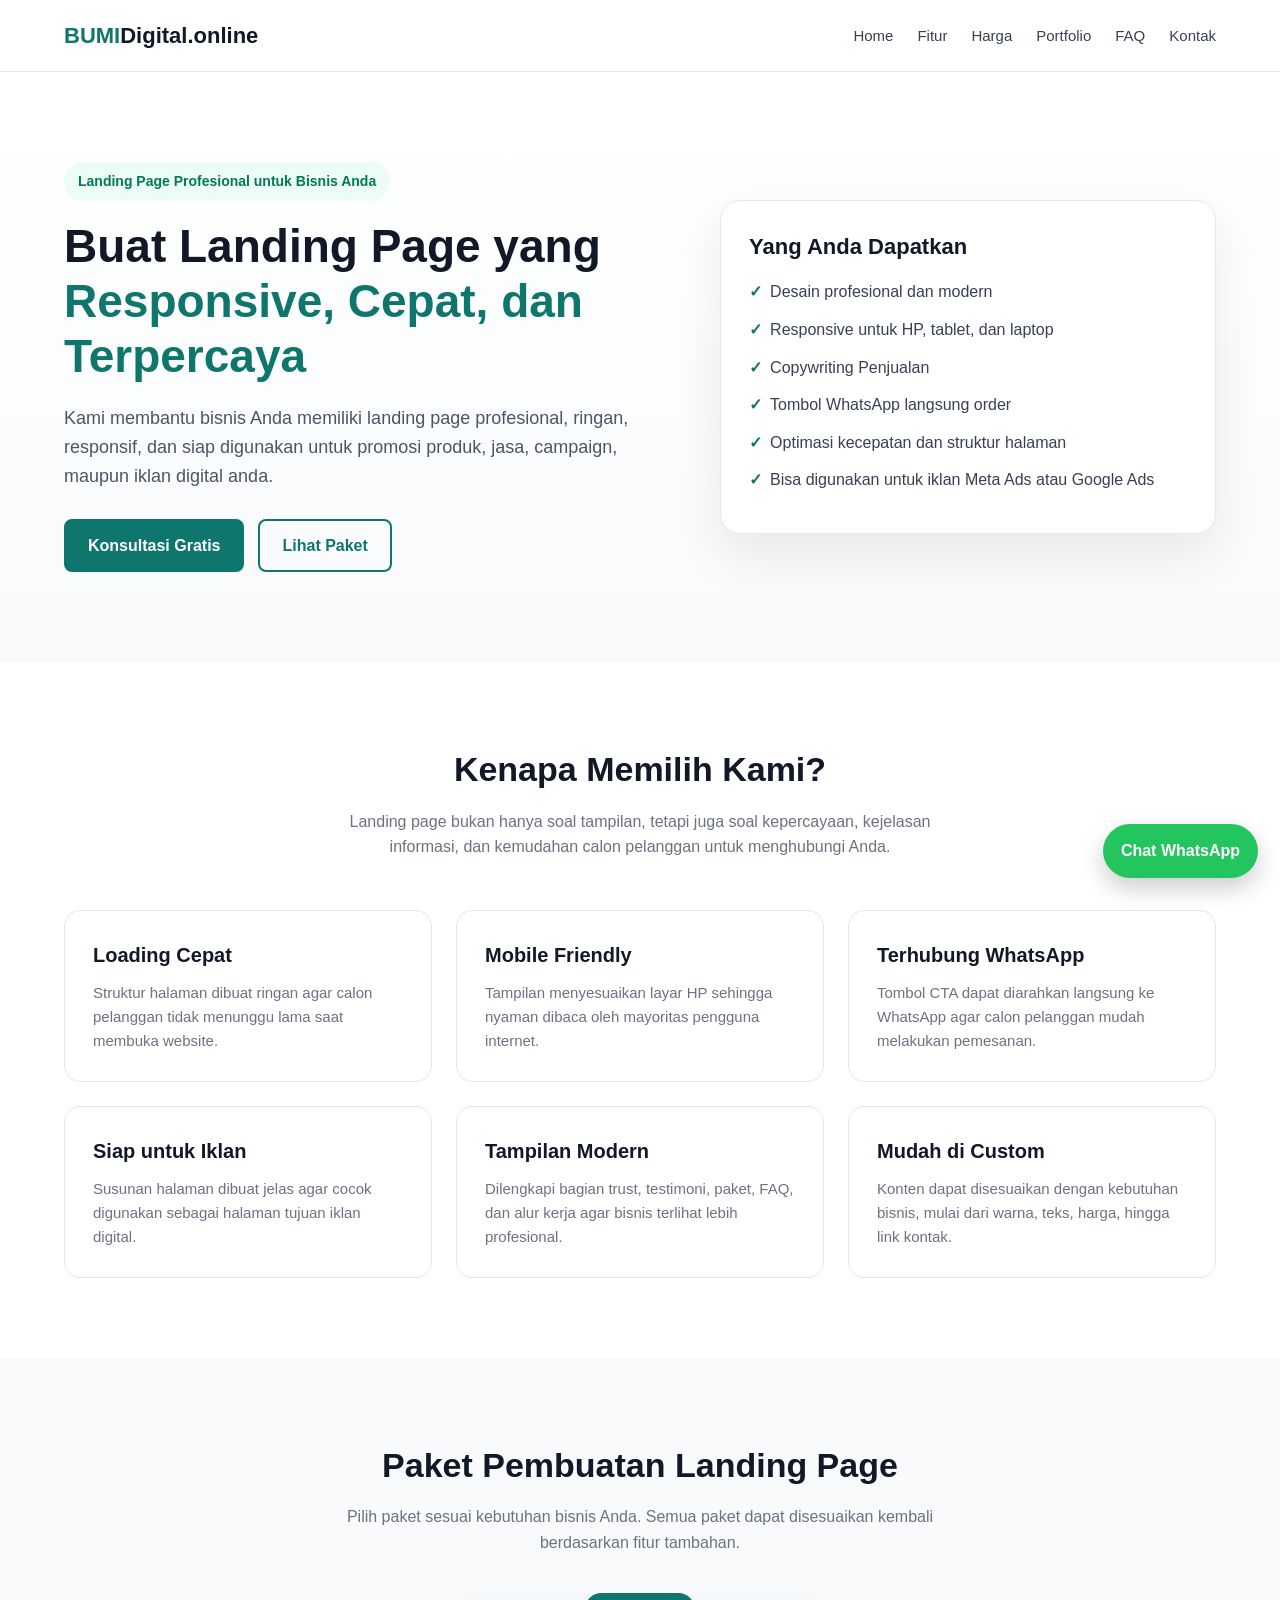
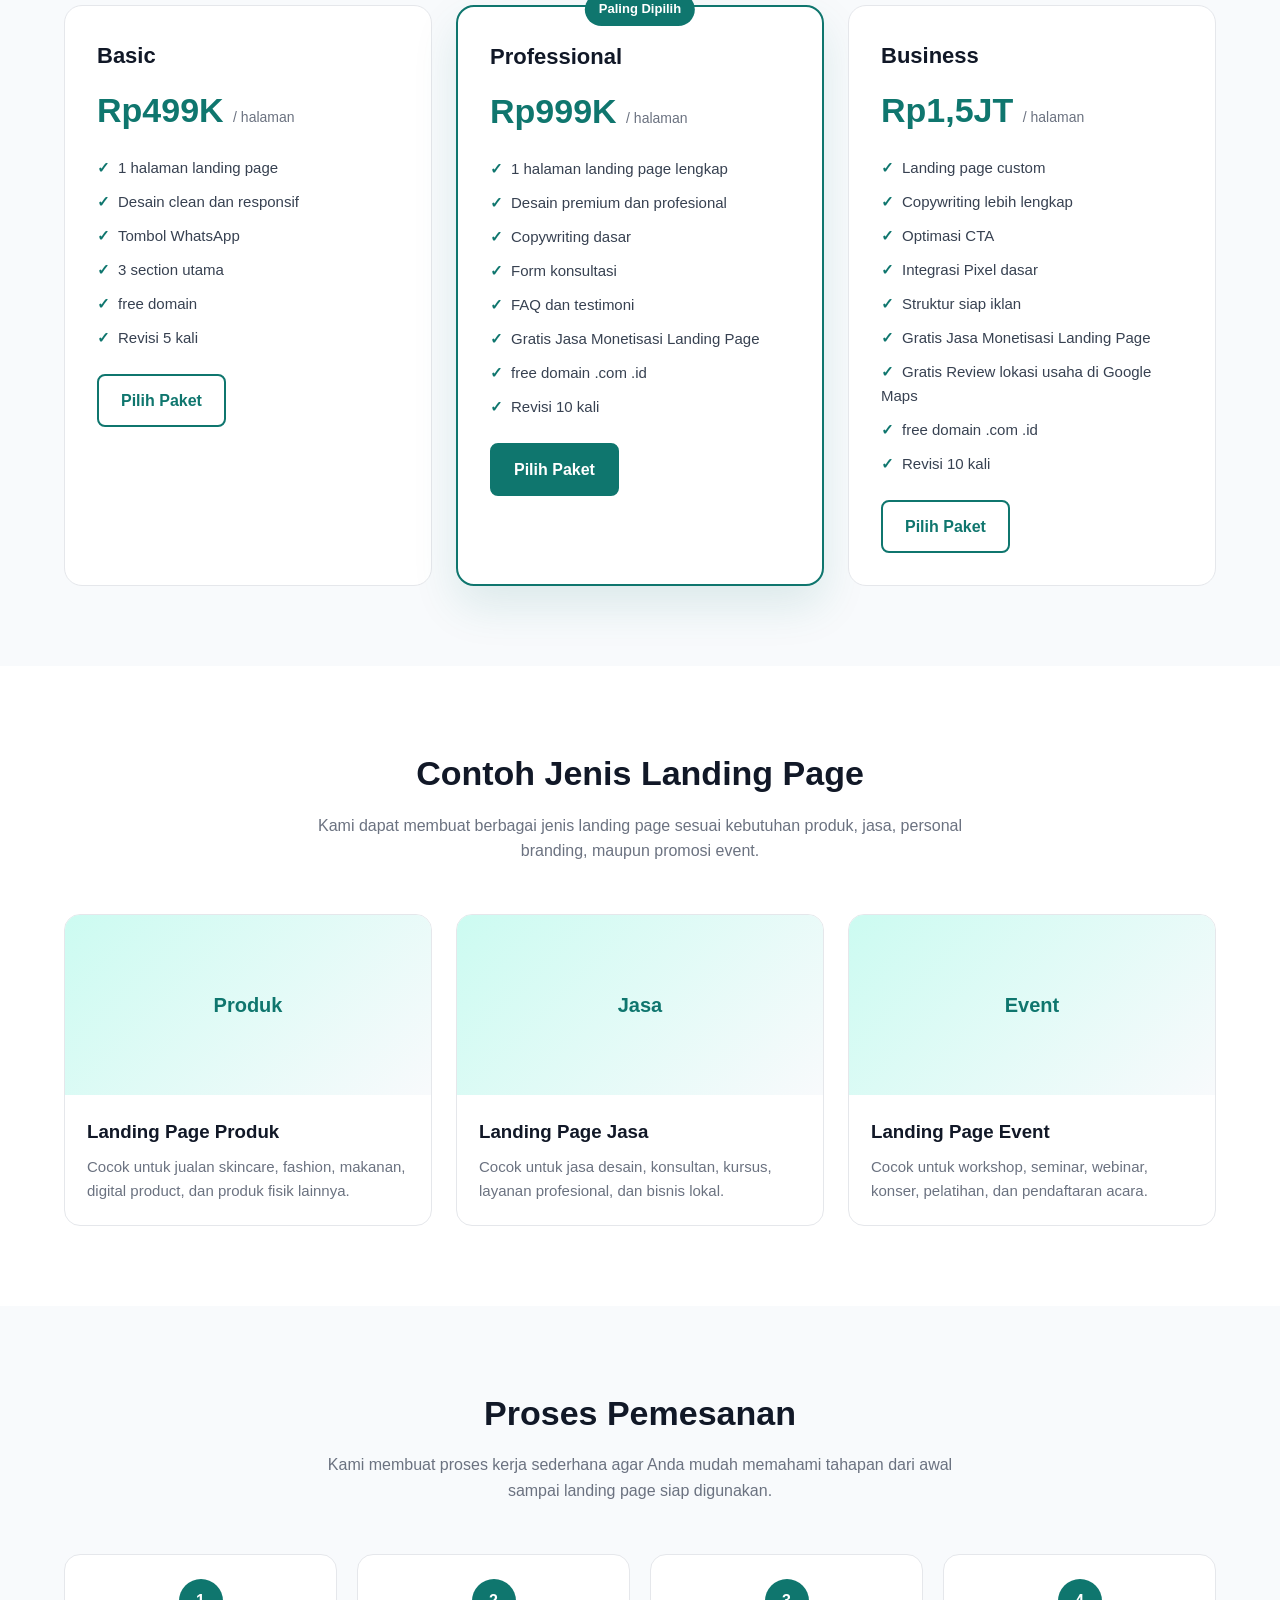
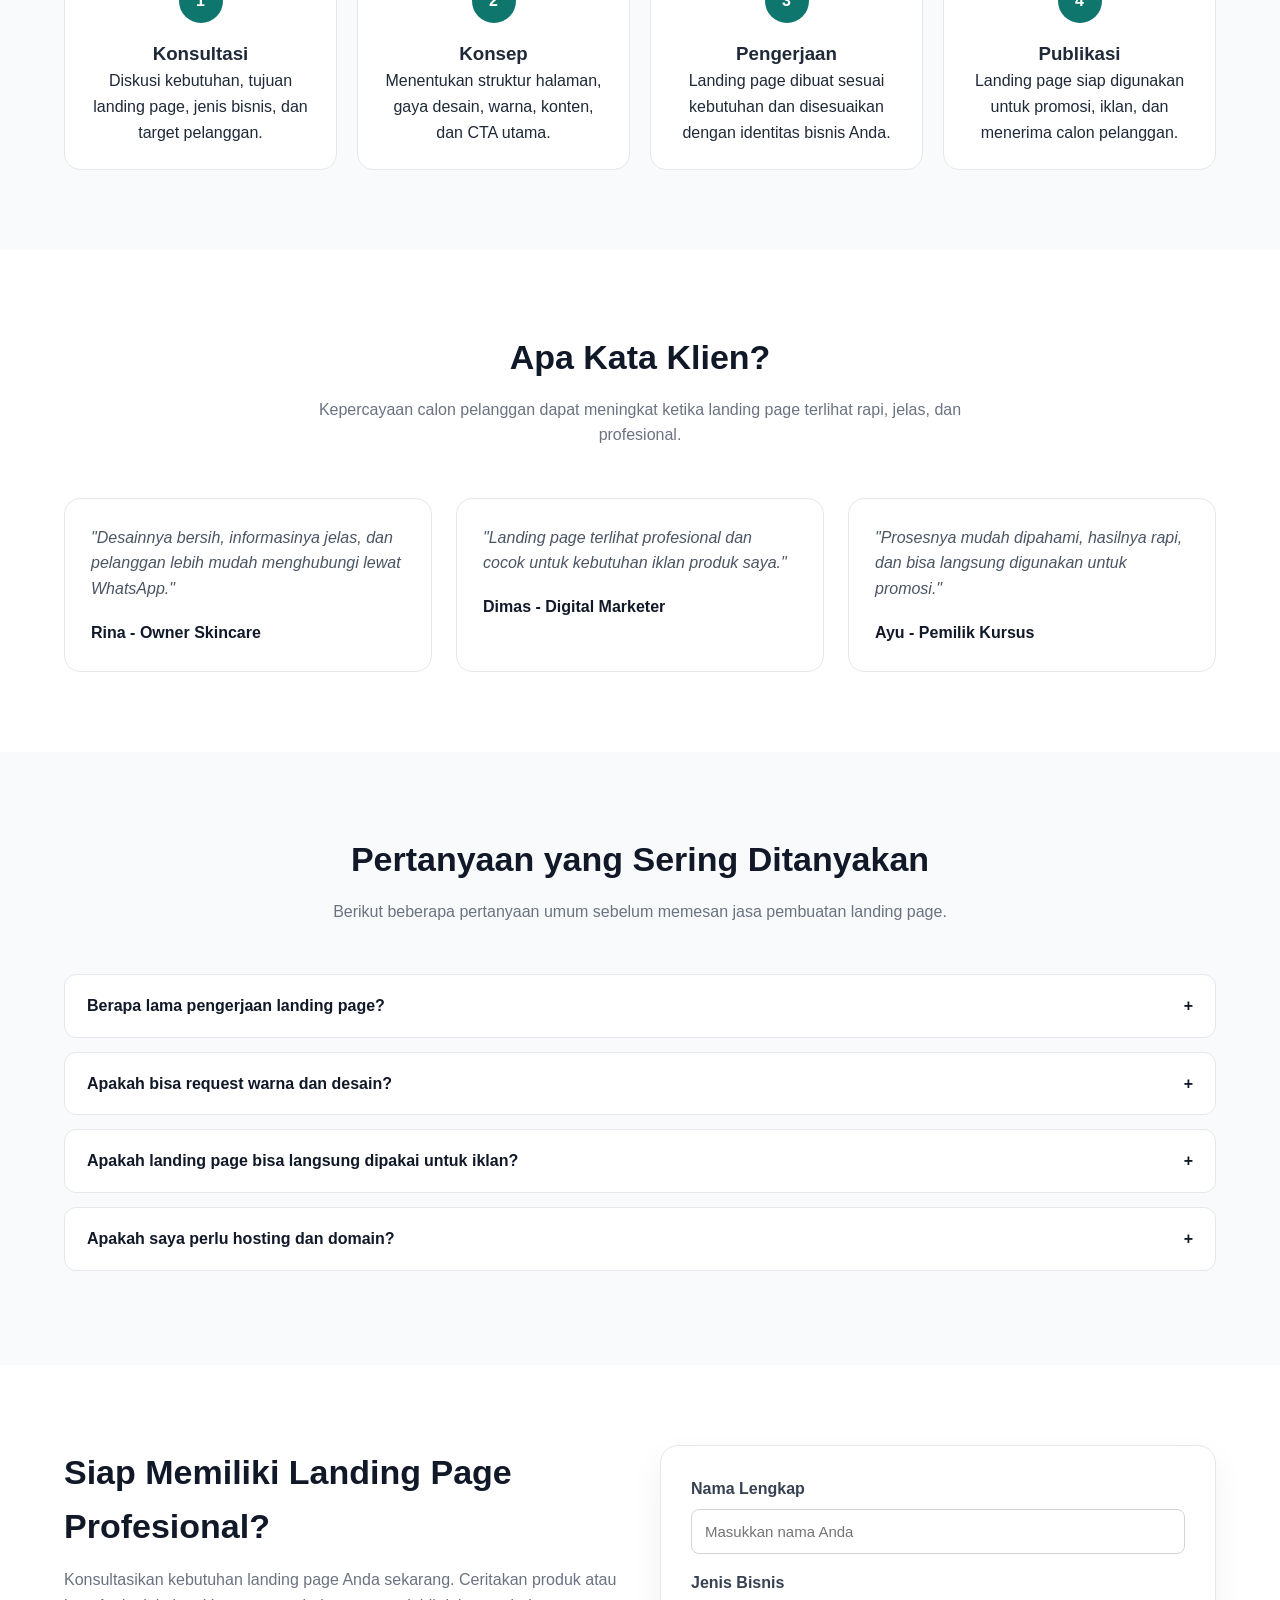
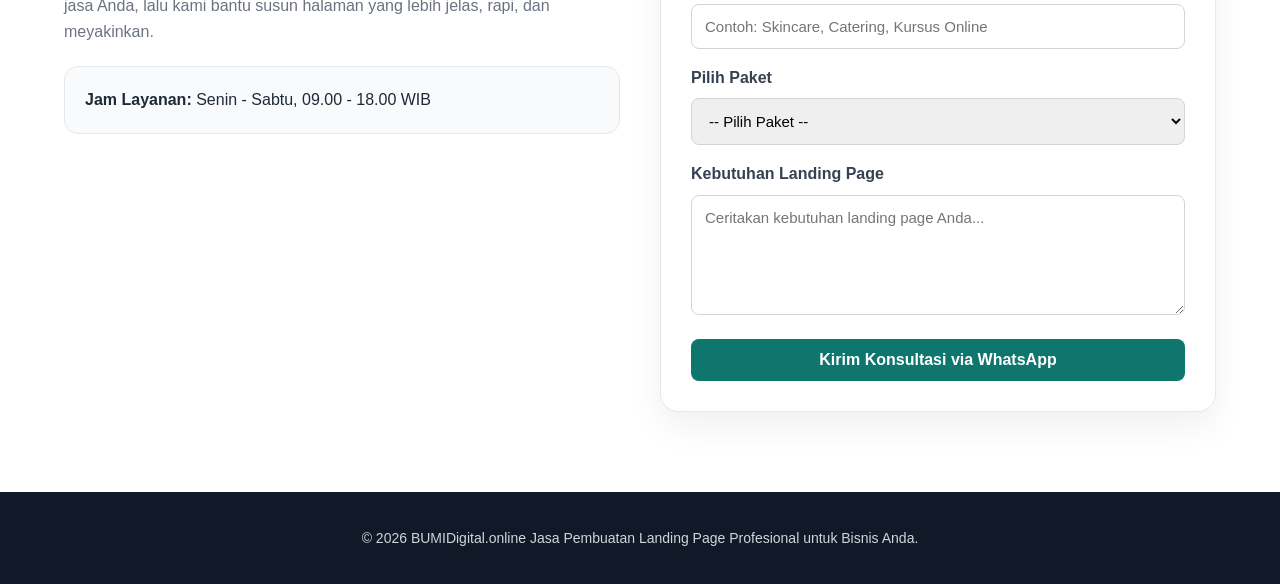
==== commit 2d7d2607: "Update index.html" ====
--- a/index.html
+++ b/index.html
@@ -903,14 +903,6 @@
         <h2>Siap Memiliki Landing Page Profesional?</h2> <!-- Judul kontak -->
         <p>Konsultasikan kebutuhan landing page Anda sekarang. Ceritakan produk atau jasa Anda, lalu kami bantu susun halaman yang lebih jelas, rapi, dan meyakinkan.</p> <!-- Deskripsi kontak -->
 
-        <div class="contact-box"> <!-- Kotak kontak WhatsApp -->
-          <strong>WhatsApp:</strong> 085885959885 <!-- Nomor WhatsApp -->
-        </div> <!-- Menutup kotak kontak -->
-
-        <div class="contact-box"> <!-- Kotak kontak email -->
-          <strong>Email:</strong> amirkhusni26@gmail.com <!-- Alamat email -->
-        </div> <!-- Menutup kotak email -->
-
         <div class="contact-box"> <!-- Kotak jam layanan -->
           <strong>Jam Layanan:</strong> Senin - Sabtu, 09.00 - 18.00 WIB <!-- Jam layanan -->
         </div> <!-- Menutup kotak jam layanan -->
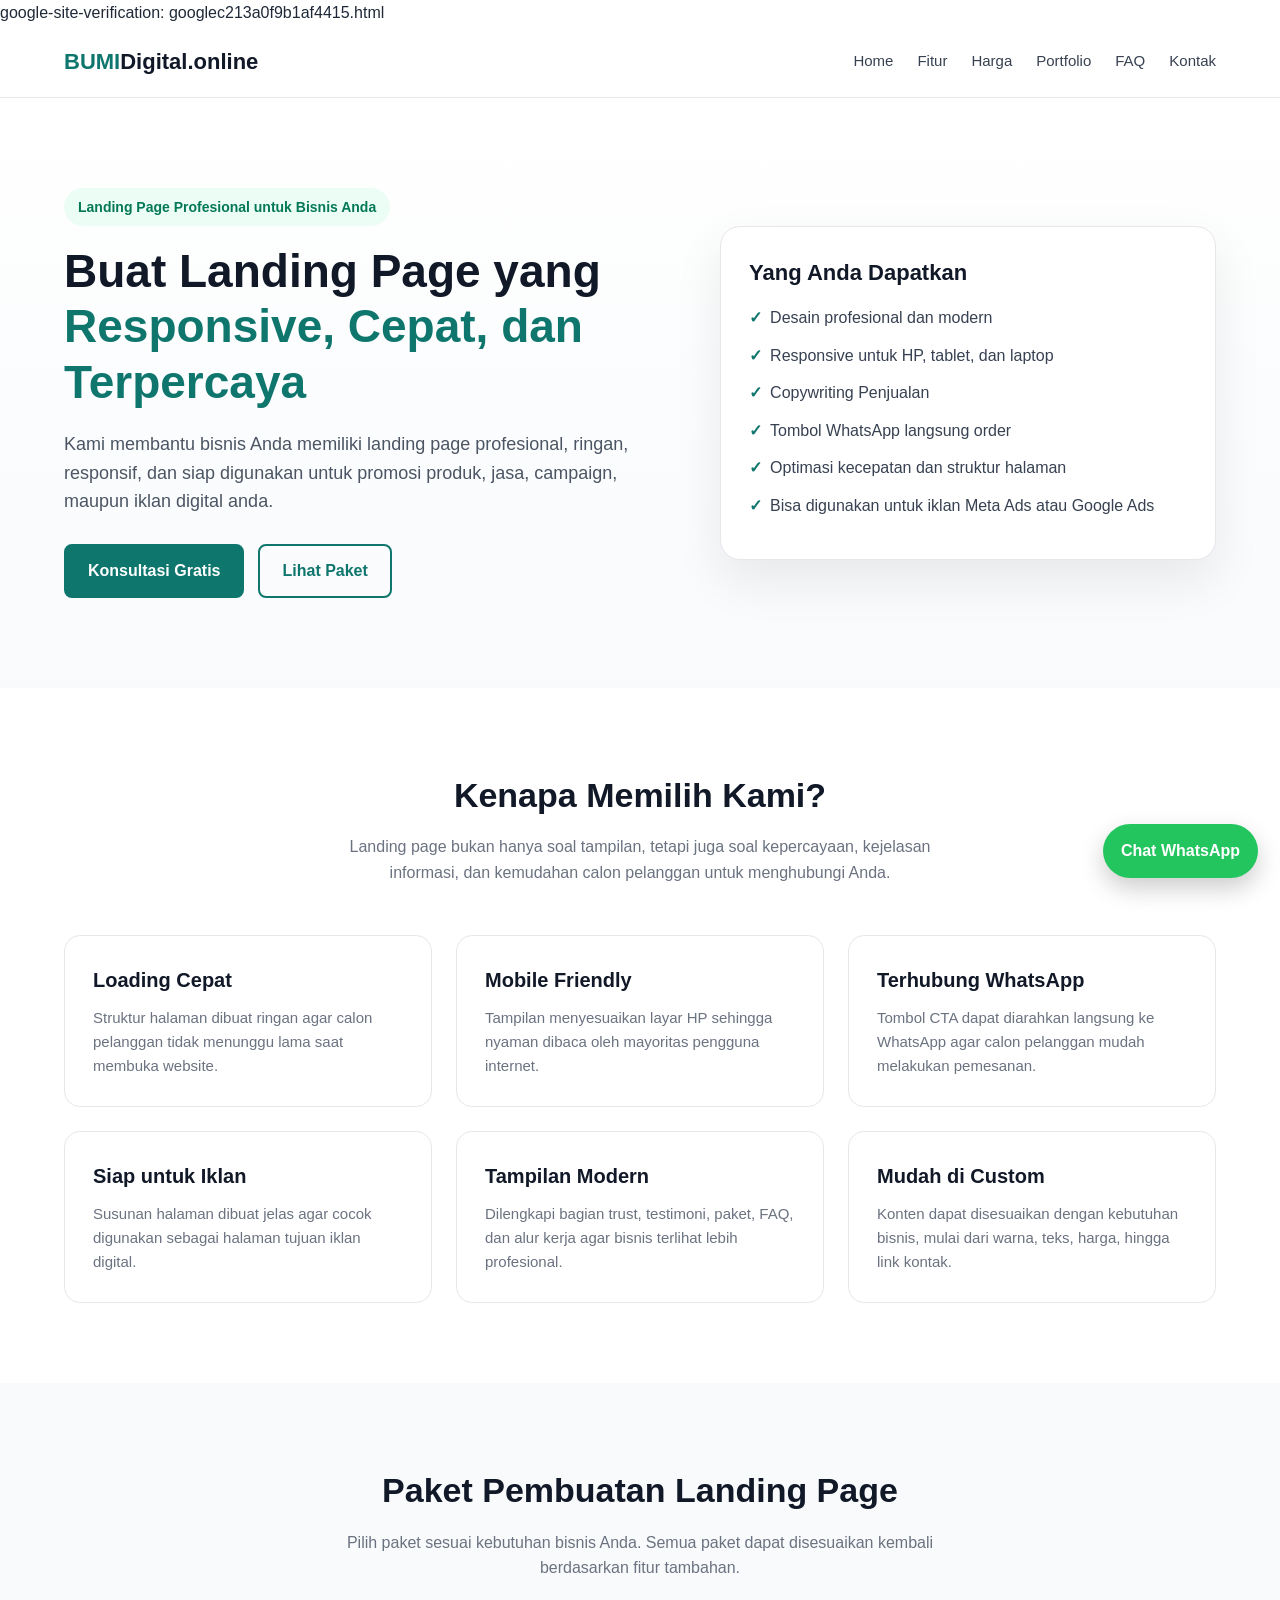
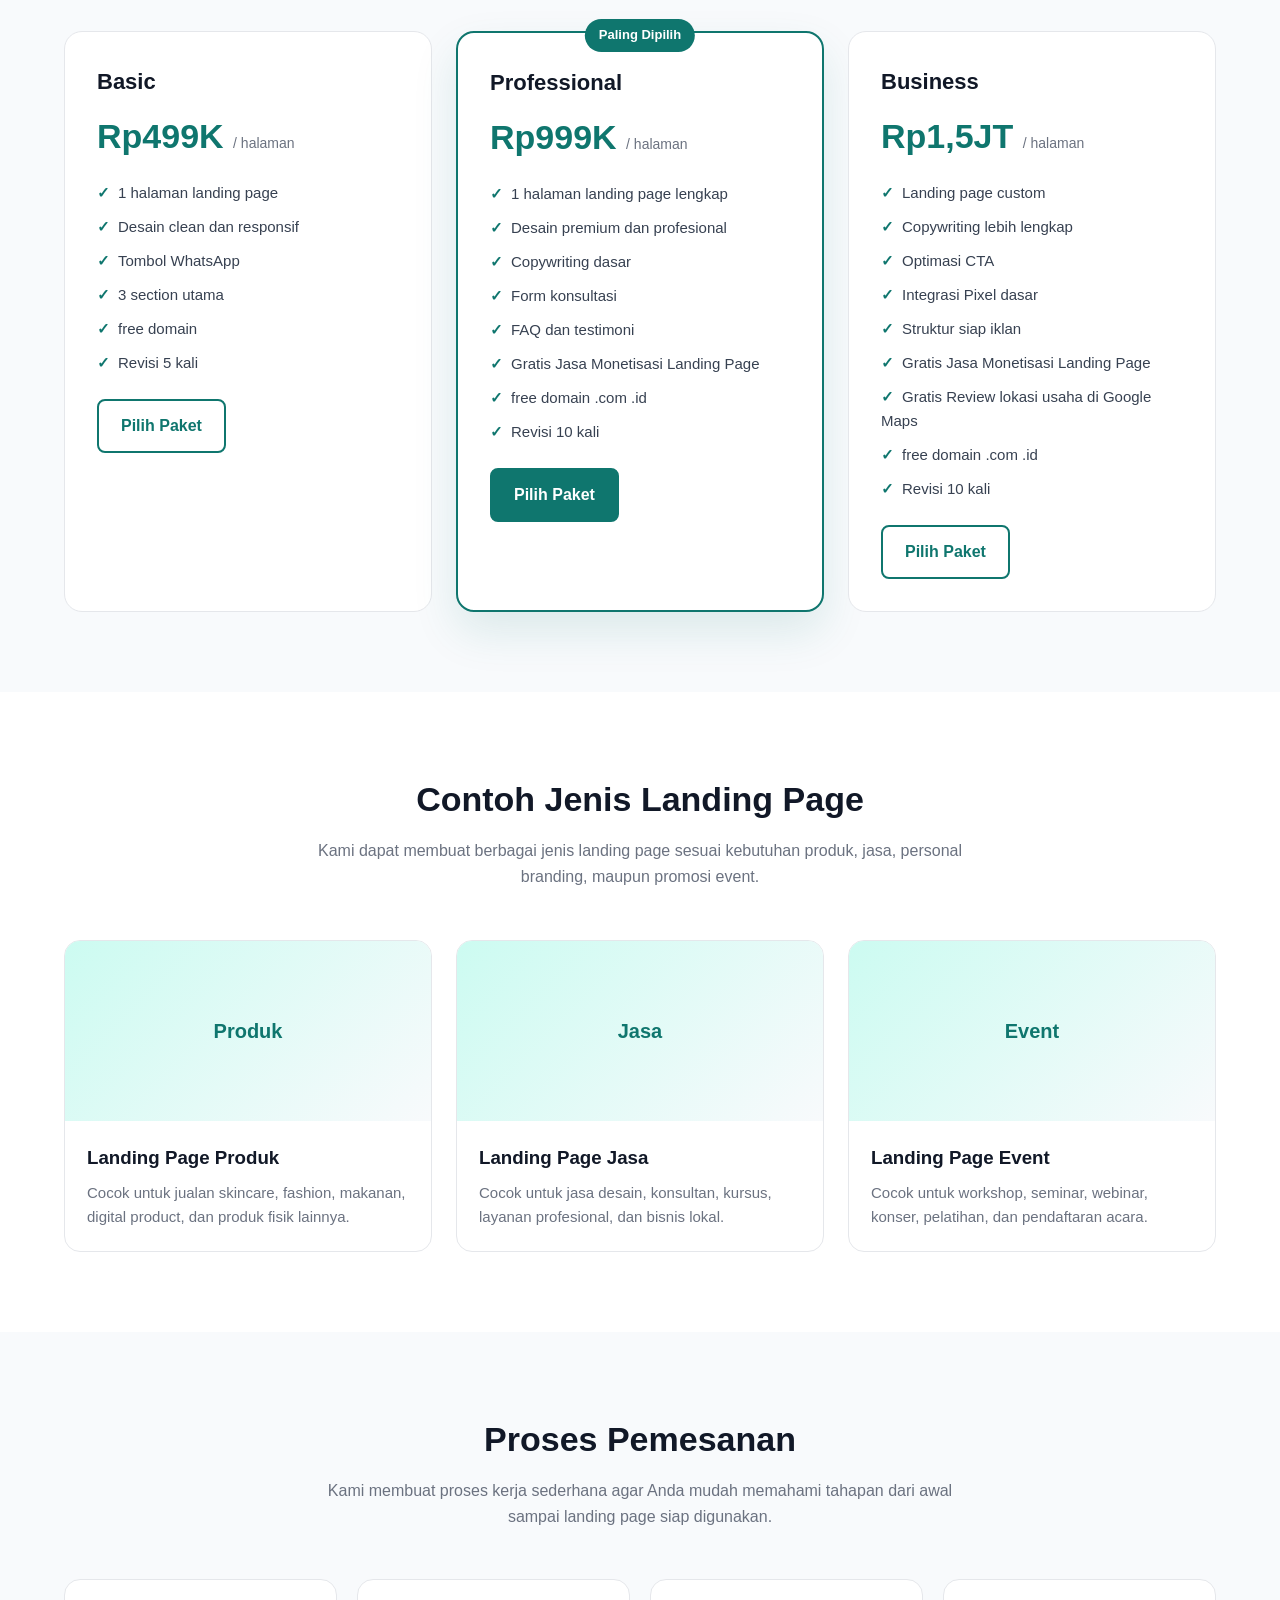
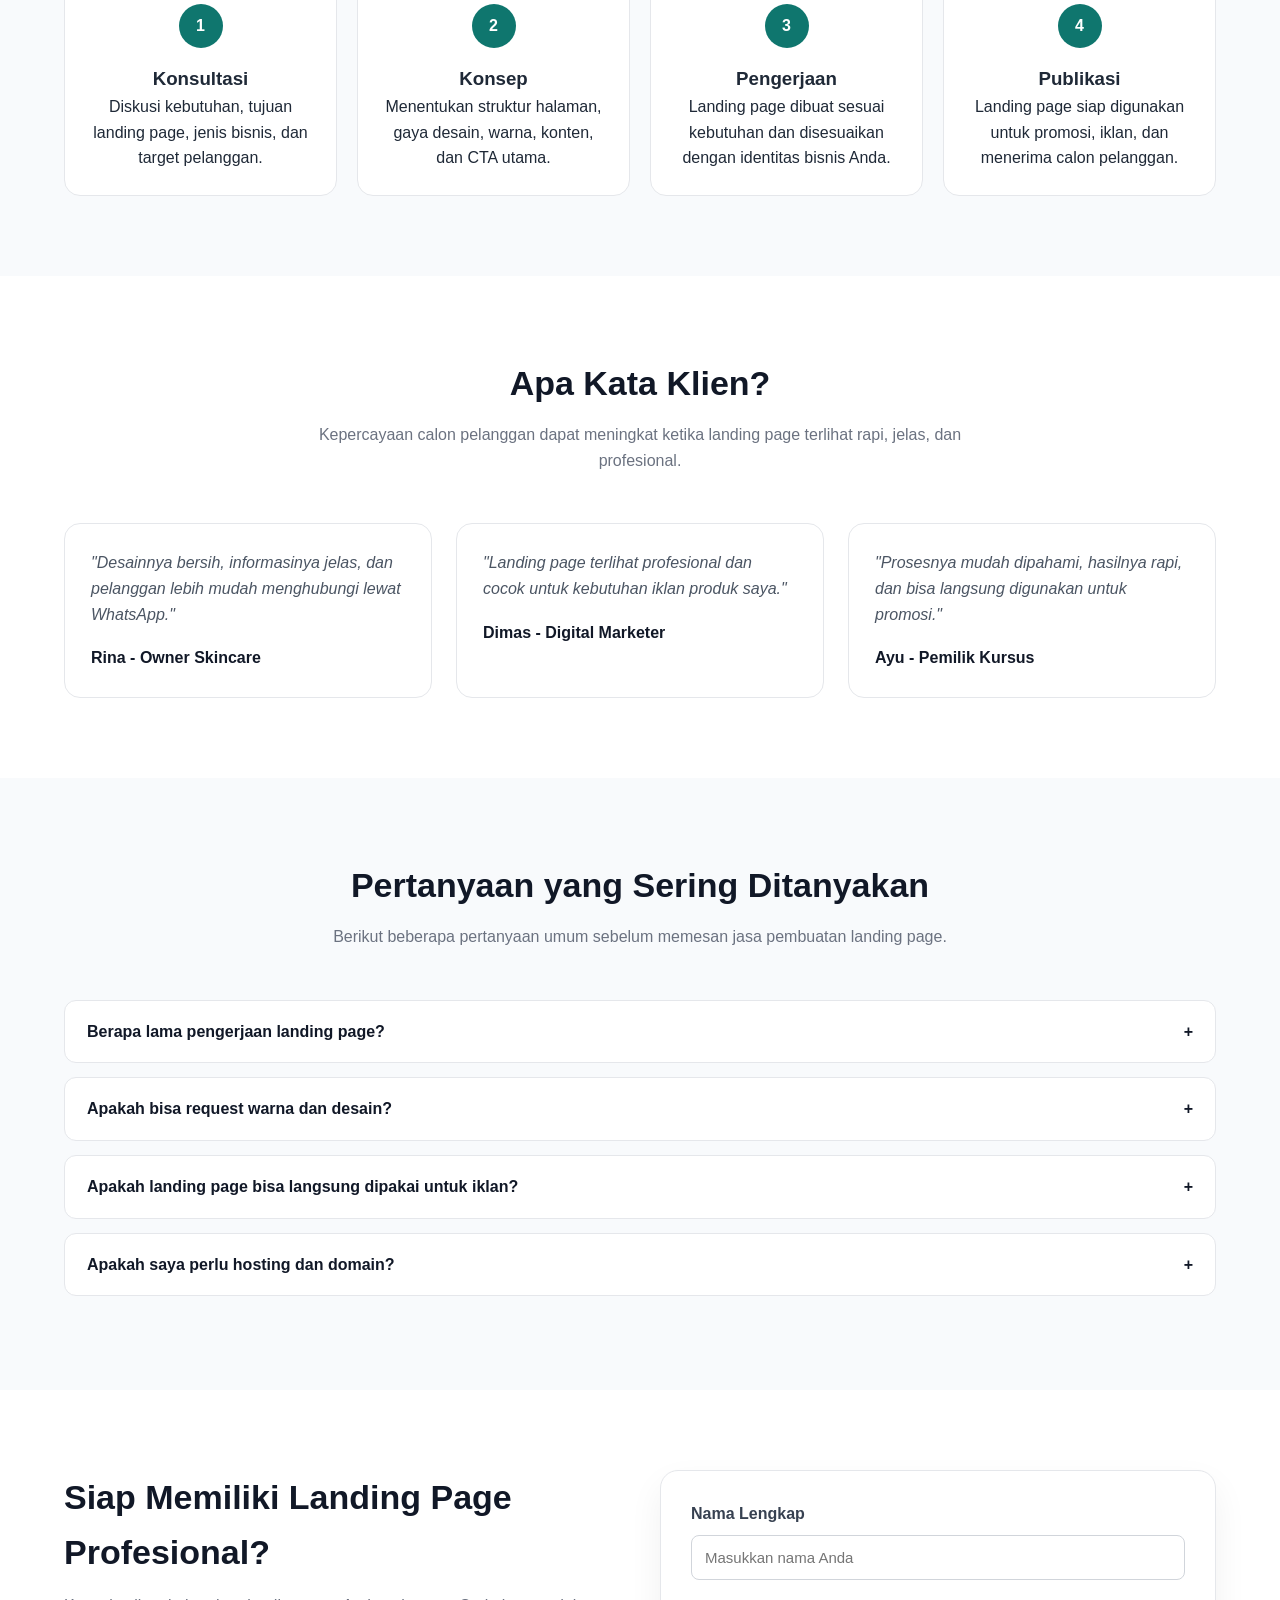
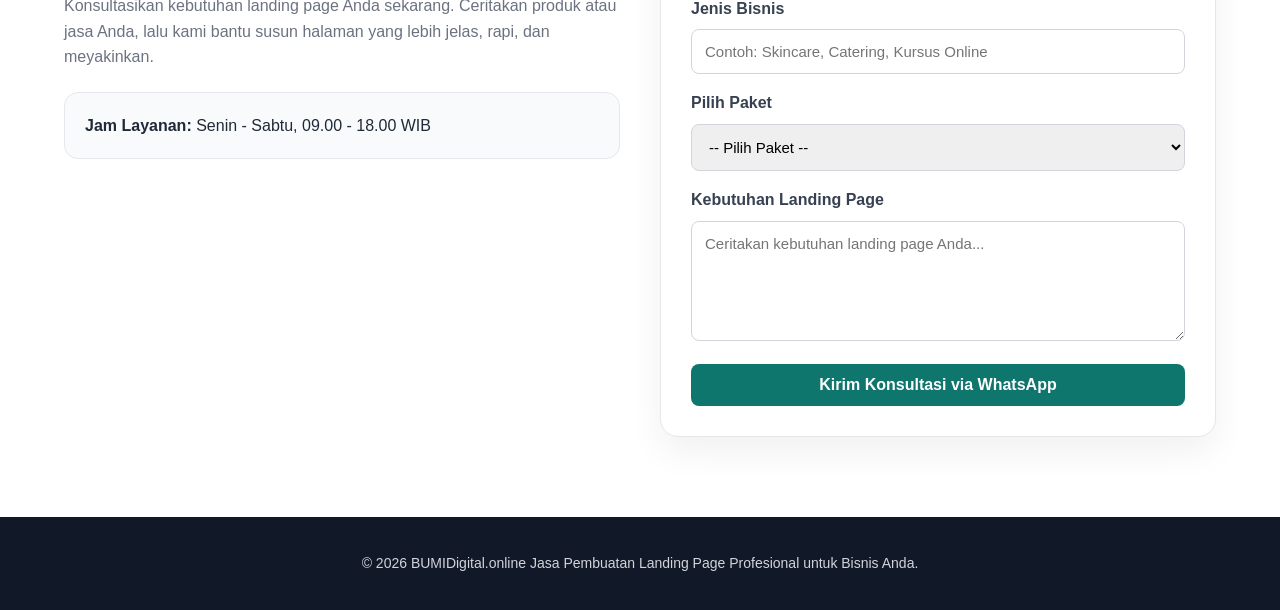
==== commit ad87876b: "Update index.html" ====
--- a/index.html
+++ b/index.html
@@ -1,7 +1,8 @@
 <!DOCTYPE html> <!-- Menentukan bahwa dokumen ini menggunakan HTML5 -->
 <html lang="id"> <!-- Membuka dokumen HTML dan menggunakan bahasa Indonesia -->
-
+google-site-verification: googlec213a0f9b1af4415.html
 <head> <!-- Bagian head berisi pengaturan halaman -->
+  <link rel="icon" type="image/png" href="favicon.png"> <!-- favicon -->
   <meta charset="UTF-8"> <!-- Mengatur karakter agar teks Indonesia terbaca dengan benar -->
   <meta name="viewport" content="width=device-width, initial-scale=1.0"> <!-- Membuat tampilan responsif di HP dan desktop -->
   <title>Jasa Pembuatan Landing Page Profesional</title> <!-- Judul halaman yang muncul di tab browser -->
@@ -967,7 +968,7 @@
       const paket = document.getElementById("paket").value; // Mengambil nilai pilihan paket
       const pesan = document.getElementById("pesan").value; // Mengambil nilai pesan
 
-      const nomorWhatsApp = "6281234567890"; // Nomor WhatsApp tujuan, ganti dengan nomor Anda
+      const nomorWhatsApp = "6285885959885"; // Nomor WhatsApp tujuan, ganti dengan nomor Anda
 
       const text = `Halo, saya ingin konsultasi pembuatan landing page.%0A%0ANama: ${nama}%0AJenis Bisnis: ${bisnis}%0APaket: ${paket}%0AKebutuhan: ${pesan}`; // Membuat format pesan WhatsApp
 
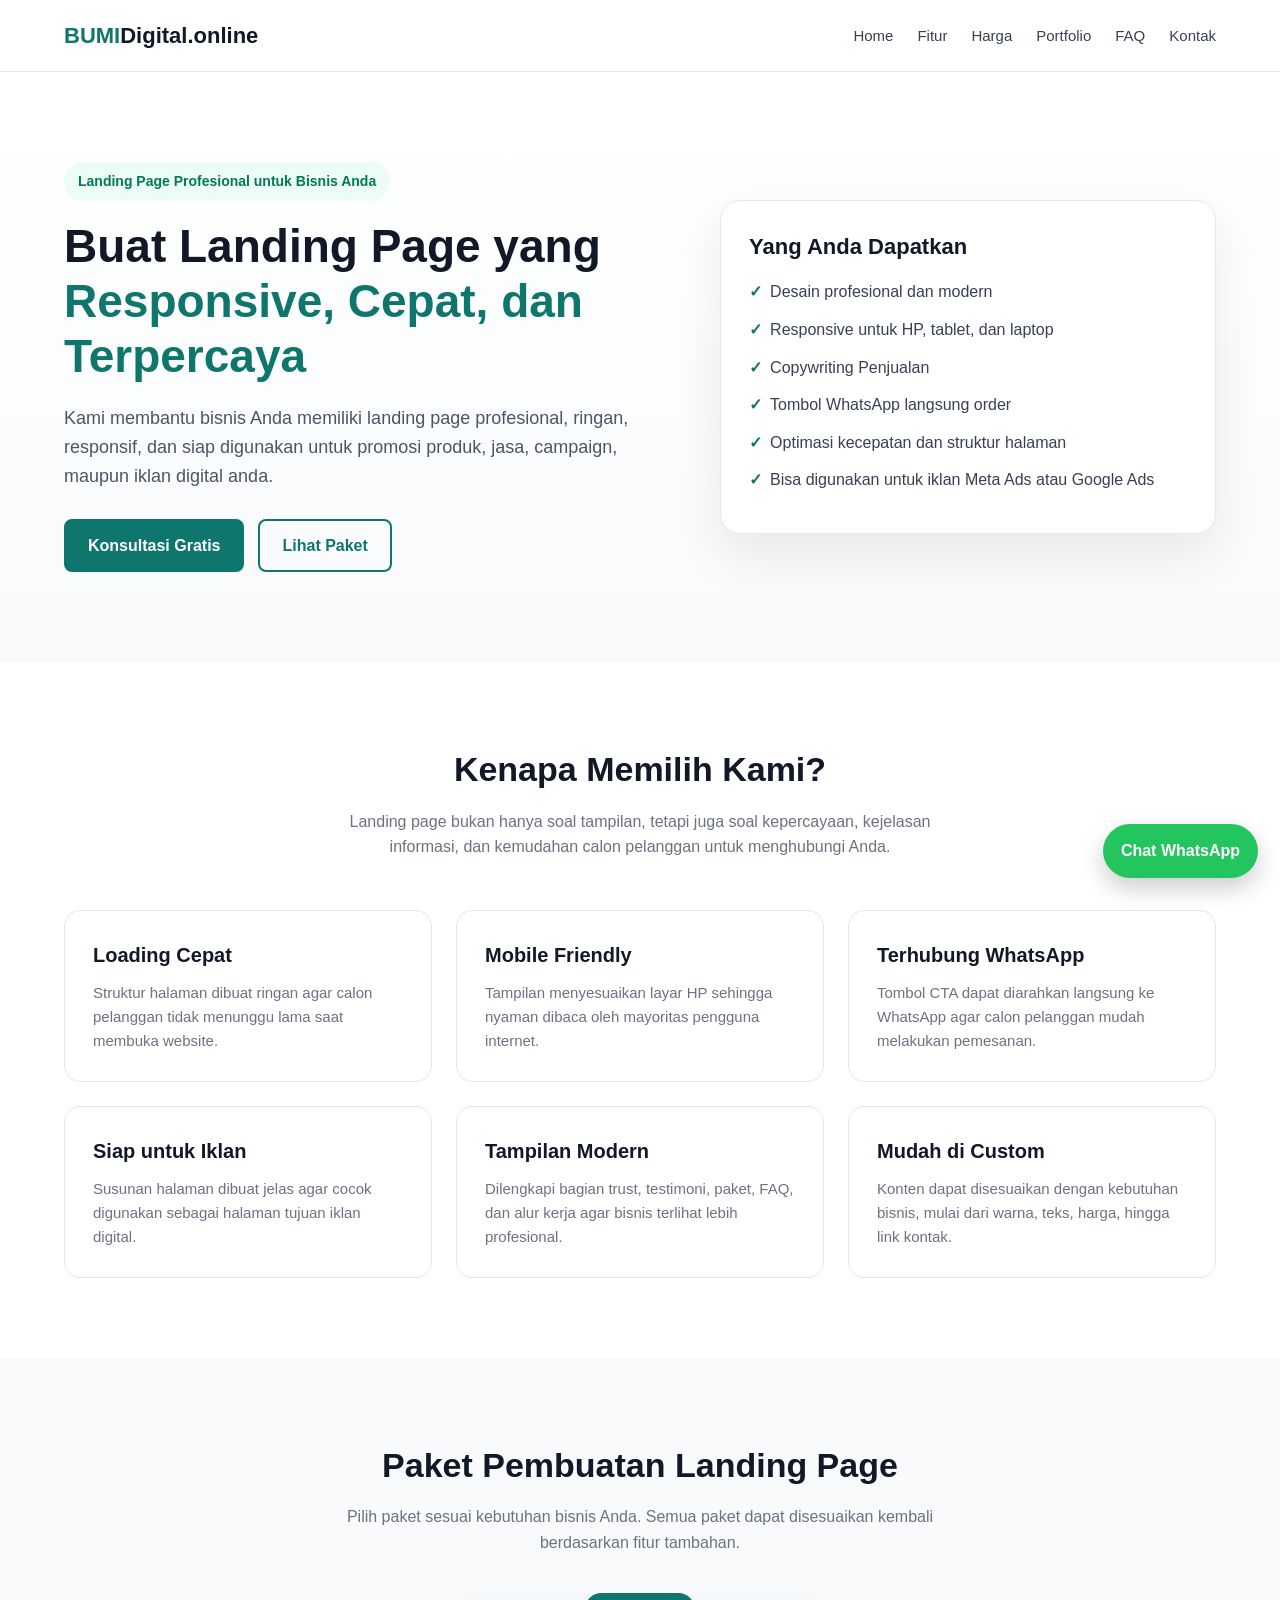
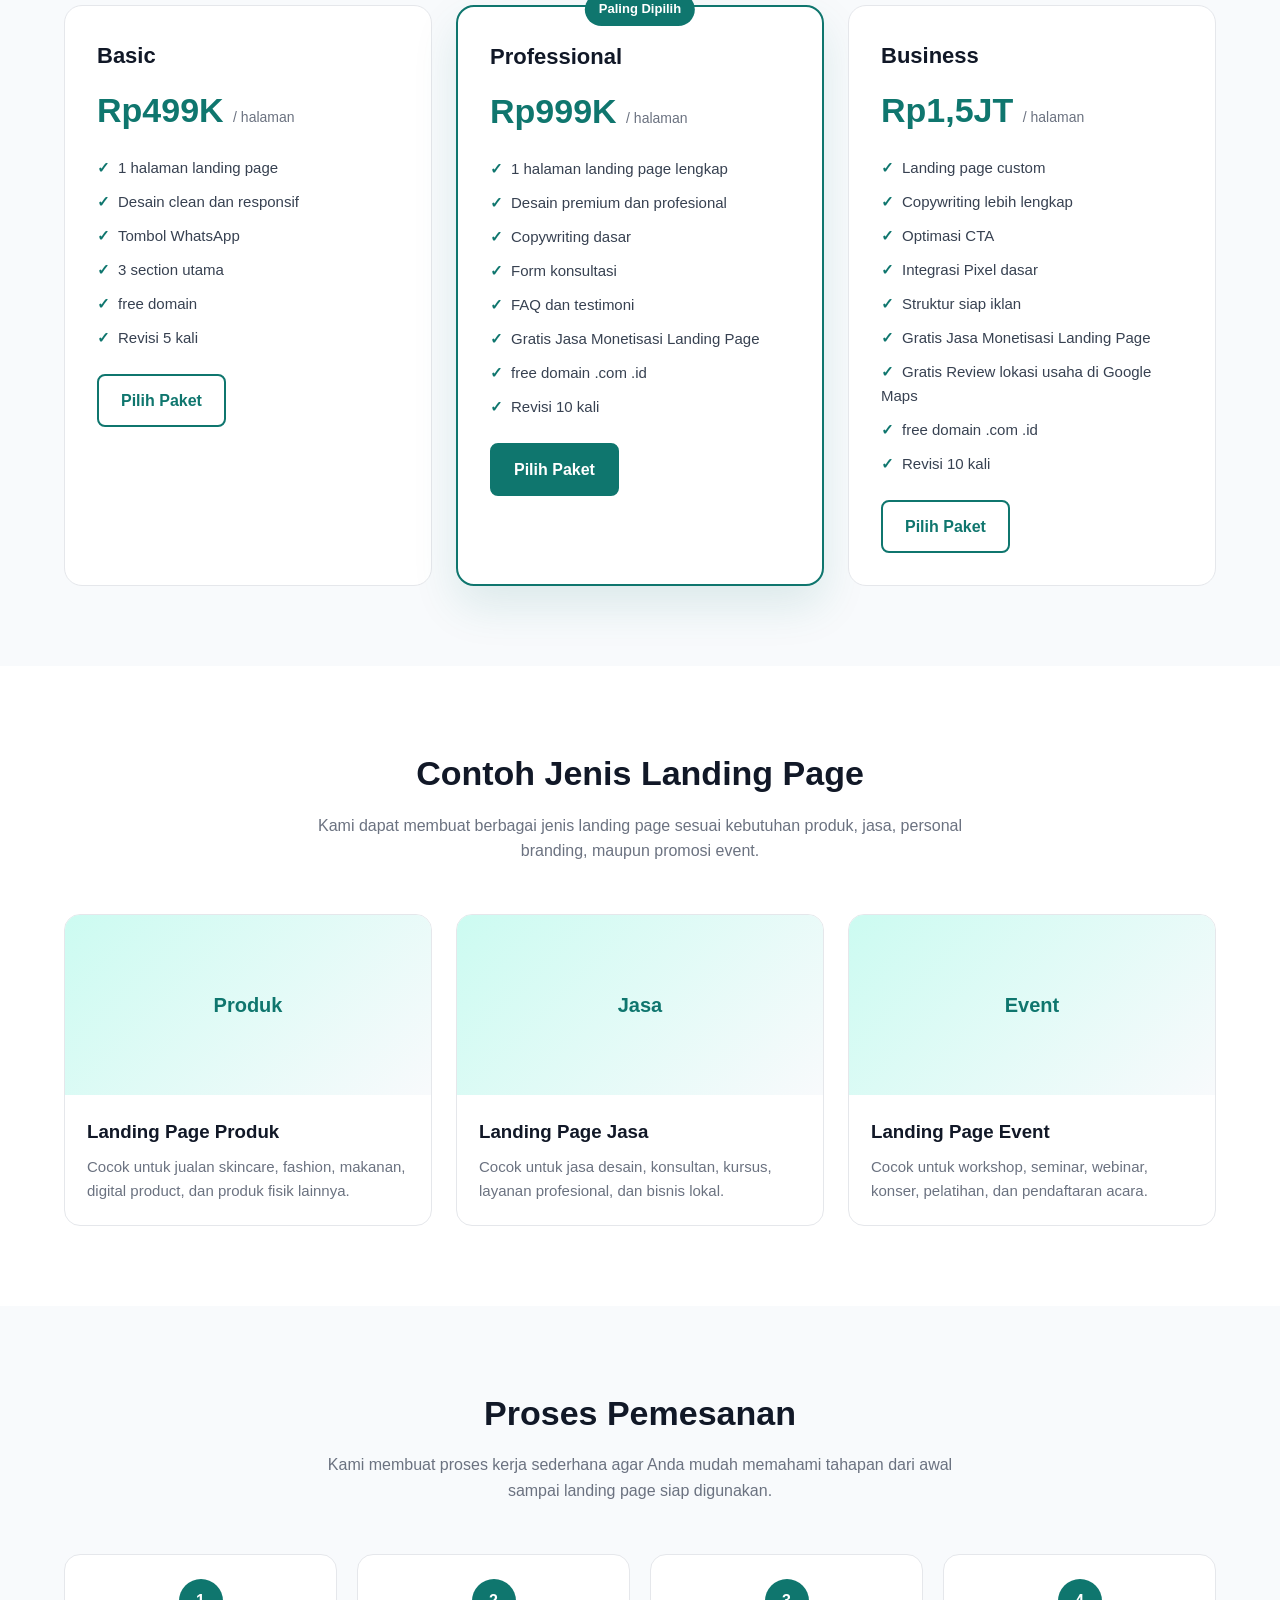
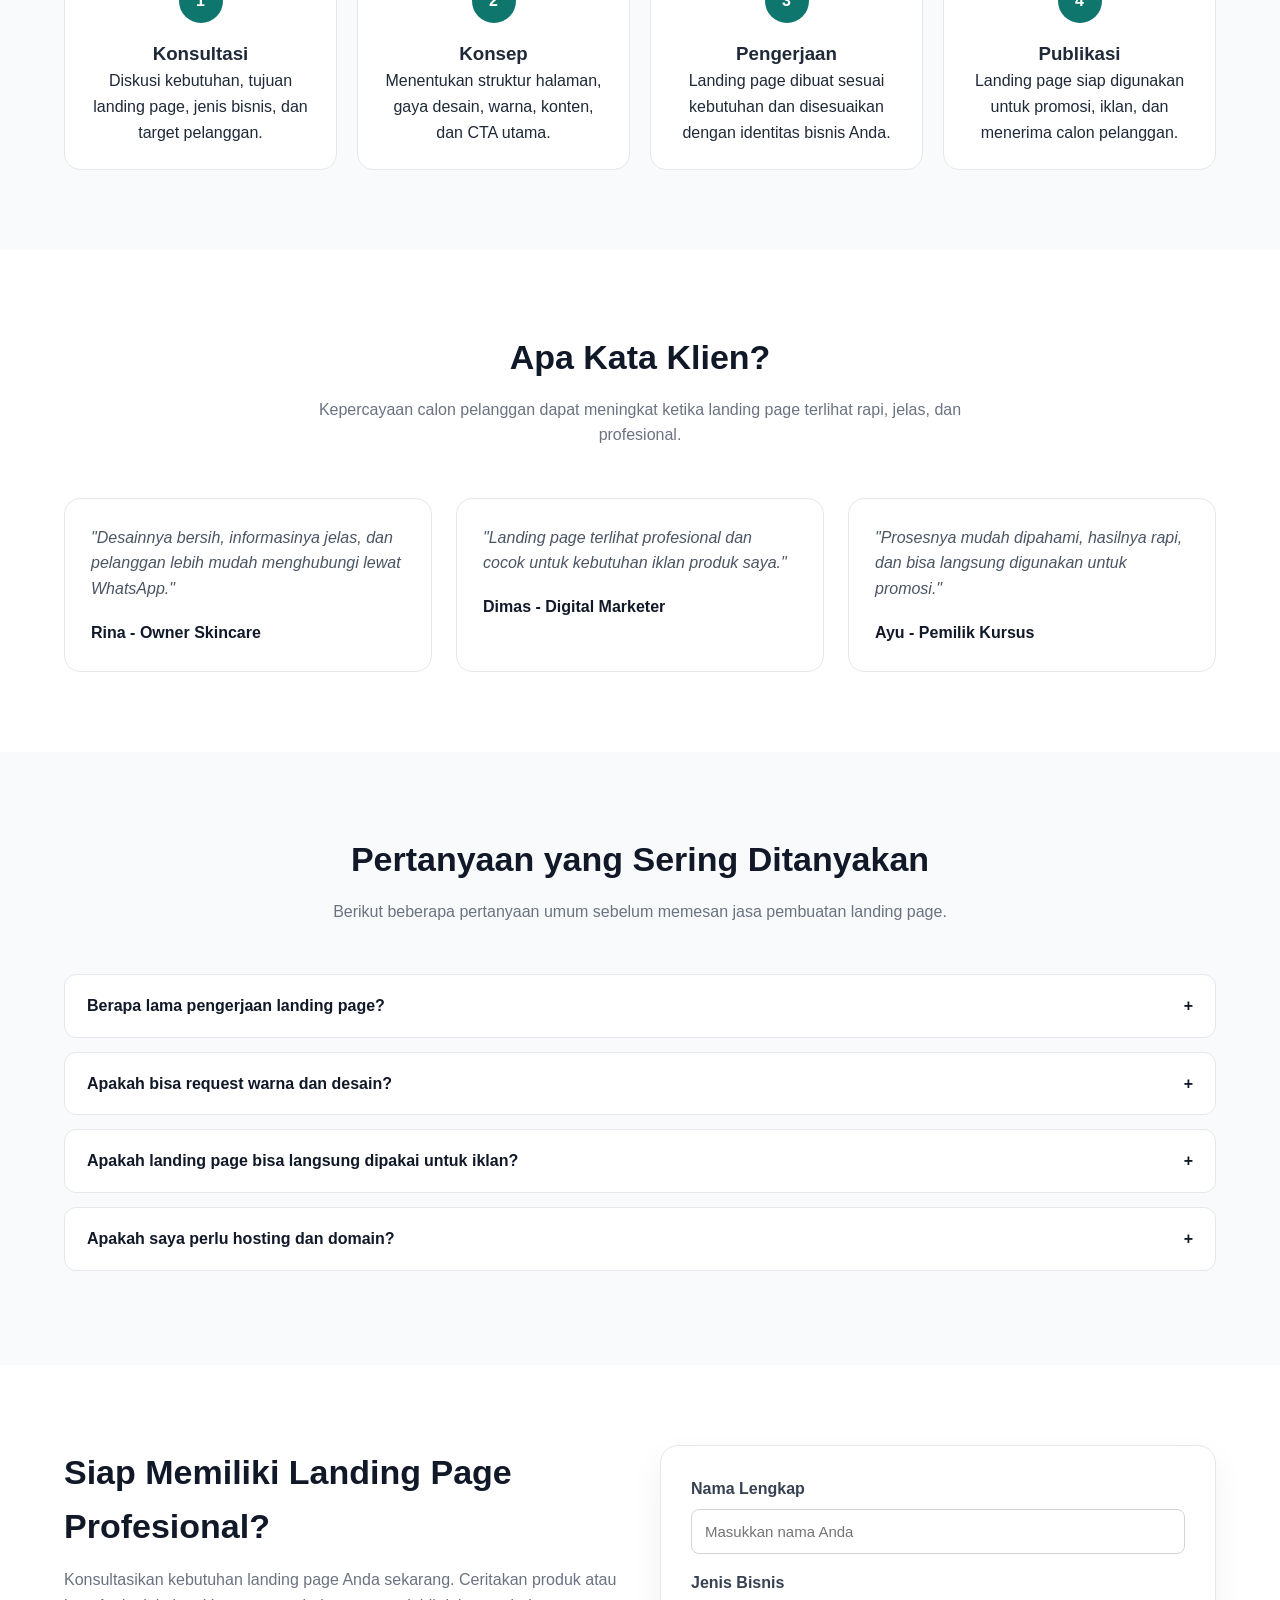
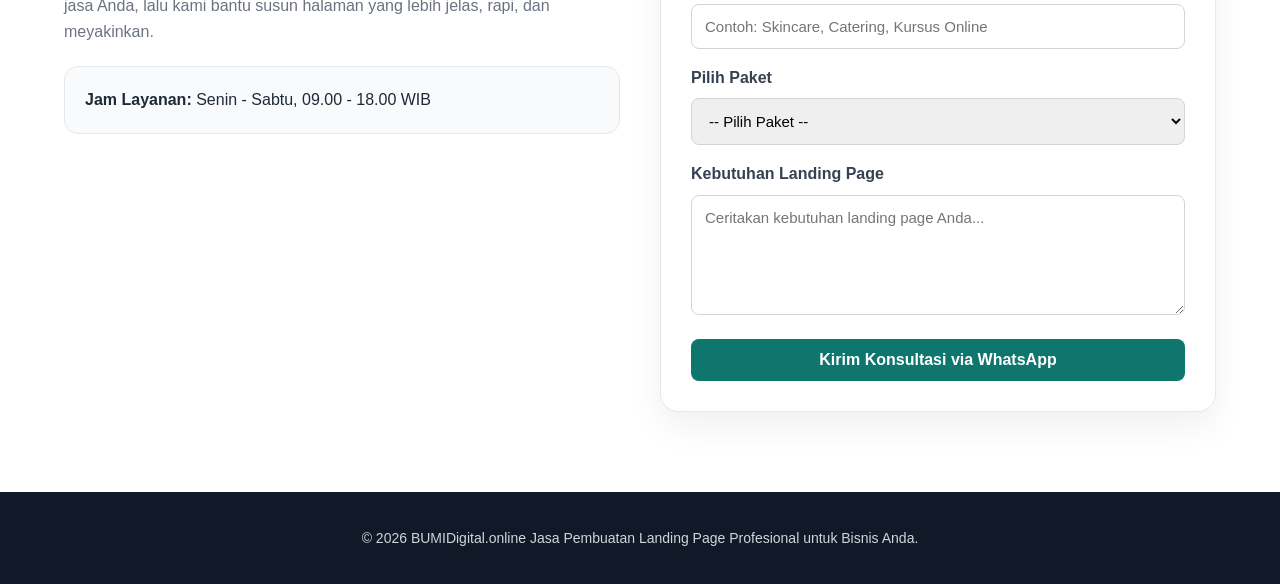
==== commit 3b7a5ffe: "Update index.html" ====
--- a/index.html
+++ b/index.html
@@ -1,6 +1,6 @@
 <!DOCTYPE html> <!-- Menentukan bahwa dokumen ini menggunakan HTML5 -->
 <html lang="id"> <!-- Membuka dokumen HTML dan menggunakan bahasa Indonesia -->
-google-site-verification: googlec213a0f9b1af4415.html
+
 <head> <!-- Bagian head berisi pengaturan halaman -->
   <link rel="icon" type="image/png" href="favicon.png"> <!-- favicon -->
   <meta charset="UTF-8"> <!-- Mengatur karakter agar teks Indonesia terbaca dengan benar -->
